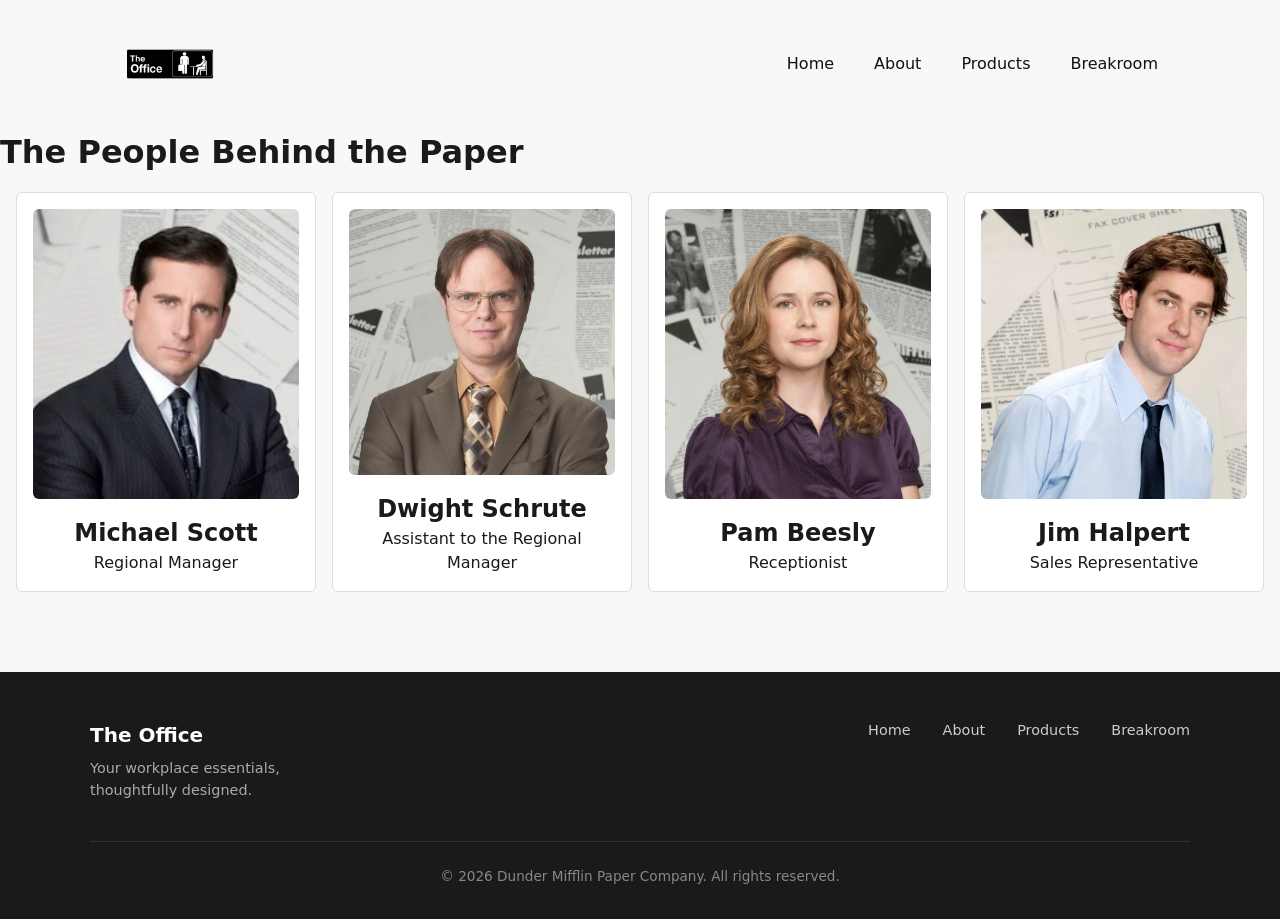
==== about.html @ 3baad50c "cards update" ====
<!DOCTYPE html>
<html lang="en">

<head>
  <meta charset="UTF-8">
  <meta name="viewport" content="width=device-width, initial-scale=1.0">
  <title>The Office</title>
  <link rel="stylesheet" href="styles.css">
</head>

<body>
  <header class="header">
    <nav class="nav">
      <a href="index.html" class="nav__logo">
        <img src="the-office-tv-show-sign-logo-png_seeklogo-438510.png" alt="The Office">
      </a>
      <div class="nav__links">
        <a class="nav__link" href="index.html">Home</a>
        <a class="nav__link" href="about.html">About</a>
        <a class="nav__link" href="products.html">Products</a>
        <a class="nav__link" href="breakroom.html">Breakroom</a>
      </div>
    </nav>
  </header>

<main class="main">
  <h1>The People Behind the Paper</h1>

    <!--Card Container-->
  <section class="card-container">
    
    <!--Michael Scott Card-->
    <article class="card">
      <div class="card__inner">
        <div class="card__front">
          <img src="images/michaelscott.png" alt="Michael Scott Headshot" class="card__image" />

          <header class="card__header">
            <h2 class="card__name">Michael Scott</h2>
            <p class="card__title">Regional Manager</p>
          </header>
        </div>
    <!--Michael Scott Card Back-->
        <div class="card__back">
          <p>Back of Card Content</p>
        </div>
      </div>
    </article>

    <article class="card">
      <div class="card__inner">
    <!--Dwight Card Front-->

        <div class="card__front">
          <img src="images/dwight.png" alt="Dwight Schrute Headshot" class="card__image" />

          <header class="card__header">
            <h2 class="card__name">Dwight Schrute</h2>
            <p class="card__title">Assistant to the Regional Manager</p>
          </header>
        </div>

    <!--Dwight Back Of Card-->
        <div class="card__back">
          <p>Back of Card Content</p>
        </div>
      </div>
    </article>

     <!--Pam Beesly Card-->
    <article class="card">
      <div class="card__inner">
        <div class="card__front">
          <img src="images/pam.png" alt="Pam Beesly Headshot" class="card__image" />

          <header class="card__header">
            <h2 class="card__name">Pam Beesly</h2>
            <p class="card__title">Receptionist</p>
          </header>
        </div>
    <!--Pam Beesly Card Back-->
        <div class="card__back">
          <p>Back of Card Content</p>
        </div>
      </div>
    </article>

     <!--Jim Halpert Card-->
    <article class="card">
      <div class="card__inner">
        <div class="card__front">
          <img src="images/jim.png" alt="Jim Halpert Headshot" class="card__image" />

          <header class="card__header">
            <h2 class="card__name">Jim Halpert</h2>
            <p class="card__title">Sales Representative</p>
          </header>
        </div>
    <!--Jim Halpert Card Back-->
        <div class="card__back">
          <img src="images/jimback.png" alt="Jim Halpert looking through the blinds smirking" class="card__image" />
          
          <header class="card__header">
            <h2 class="card__name">Jim Halpert</h2>
            <p class="card__title">Prank Specialist</p>
          </header>
        </div>
      </div>
    </article>



  </section>
</main>

  <footer class="footer">
    <div class="footer__content">
      <div>
        <div class="footer__brand">The Office</div>
        <p class="footer__text">Your workplace essentials, thoughtfully designed.</p>
      </div>

      <div class="footer__links">
        <a href="index.html">Home</a>
        <a href="about.html">About</a>
        <a href="products.html">Products</a>
        <a href="breakroom.html">Breakroom</a>
      </div>
    </div>

    <div class="footer__bottom">
      © 2026 Dunder Mifflin Paper Company. All rights reserved.
    </div>
  </footer>

</body>

</html>
---- styles.css ----
/* Use for styling; please do not edit variable names */
:root {
  /* Main Colors */
  --primary-color: #2d5286;
  --secondary-color: #dbe4ef;
  --accent-color: #a23b3b;
  --background-color: #F7F7F5;

  /* Text Colors */
  --text-color: #252525;
  --text-light: #666666;
  --text-lightest: white;

  /* Borders & Effects */
  --card-border: 1px solid #ddd;
  --card-border-radius: 6px;

  /* Typography */
  --font-heading: georgia, 'times new roman', serif;
  --font-body: arial, helvetica, sans-serif;

  --font-size-subhead: 1.5rem;

  /* Spacing */
  --spacing-small: 1rem;

  /* Layout of Header and Footer*/
  * {
    margin: 0;
    padding: 0;
    box-sizing: border-box;
  }
}

body {
  font-family: system-ui, -apple-system, BlinkMacSystemFont, "Segoe UI", sans-serif;
  line-height: 1.5;
  color: #1a1a1a;
  background-color: #f8f8f8;
}

/* ===== HEADER ===== */
.header {
  padding: 1rem 0;
}

.nav {
  display: flex;
  justify-content: space-between;
  align-items: center;
  max-width: 1100px;
  margin: 0 auto;
  padding: 0 2rem;
}


.nav__links {
  display: flex;
  gap: 2.5rem;
}

.nav__link {
  text-decoration: none;
  color: #111;
  font-weight: 500;
  font-size: 1rem;
  transition: opacity 0.2s ease;
}

.nav__link:hover {
  opacity: 0.7;
}

.nav__logo img {
  height: 96px;
  width: auto;
  display: block;
}

/* Active page indicator */
.nav__link--active {
  color: #000;
  font-weight: 600;
}

/* ===== MAIN CONTENT ===== */


/* About Page Flip Cards */

  .card-container {
    display: flex;
    flex-wrap: wrap;
    gap: var(--spacing-small);
    justify-content: center;
    padding: var(--spacing-small);

  }

  .card {
    width:300px;
    height: 400px;
    perspective: 1000px;
    position: relative;
  }

  .card__inner {
    position:relative;
    width: 100%;
    height: 100%;
    transition: transform 1s;
    transform-style: preserve-3d;
  }
  .card:hover .card__inner {
     transform: rotateY(180deg); 
  }

  .card__front,
  .card__back {
    position: absolute;
    width: 100%;
    height: 100%;
    box-sizing: border-box;
    border: var(--card-border);
    border-radius: var(--card-border-radius);
    background-color: white;
    display: flex;
    flex-direction: column;
    align-items: center;
    gap: var(--spacing-small);
    padding: var(--spacing-small);
    backface-visibility: hidden;
    -webkit-backface-visibility: hidden;
  }

  .card__back {
    transform: rotateY(180deg);
  }

  .card__image {
    width: 100%;
    height: 300px;
    border-radius: var(--card-border-radius);
    object-fit: cover;
  }

  .card__header {
    text-align: center;
  }

  .card__name {
    font-size: var(--font-size-subhead);
  }


/* ===== FOOTER ===== */
.footer {
  background-color: #1a1a1a;
  color: #e0e0e0;
  padding: 3rem 1.5rem 2rem;
  margin-top: 4rem;
}

.footer__content {
  max-width: 1100px;
  margin: 0 auto;
  display: flex;
  justify-content: space-between;
  align-items: flex-start;
  gap: 2rem;
  flex-wrap: wrap;
}

.footer__brand {
  font-size: 1.25rem;
  font-weight: 700;
  color: #fff;
  margin-bottom: 0.5rem;
}

.footer__text {
  font-size: 0.9rem;
  color: #aaa;
  max-width: 280px;
}

.footer__links {
  display: flex;
  gap: 2rem;
}

.footer__links a {
  color: #ccc;
  text-decoration: none;
  font-size: 0.9rem;
  transition: color 0.2s ease;
}

.footer__links a:hover {
  color: #fff;
}

.footer__bottom {
  max-width: 1100px;
  margin: 2.5rem auto 0;
  padding-top: 1.5rem;
  border-top: 1px solid #333;
  font-size: 0.85rem;
  color: #888;
  text-align: center;
}
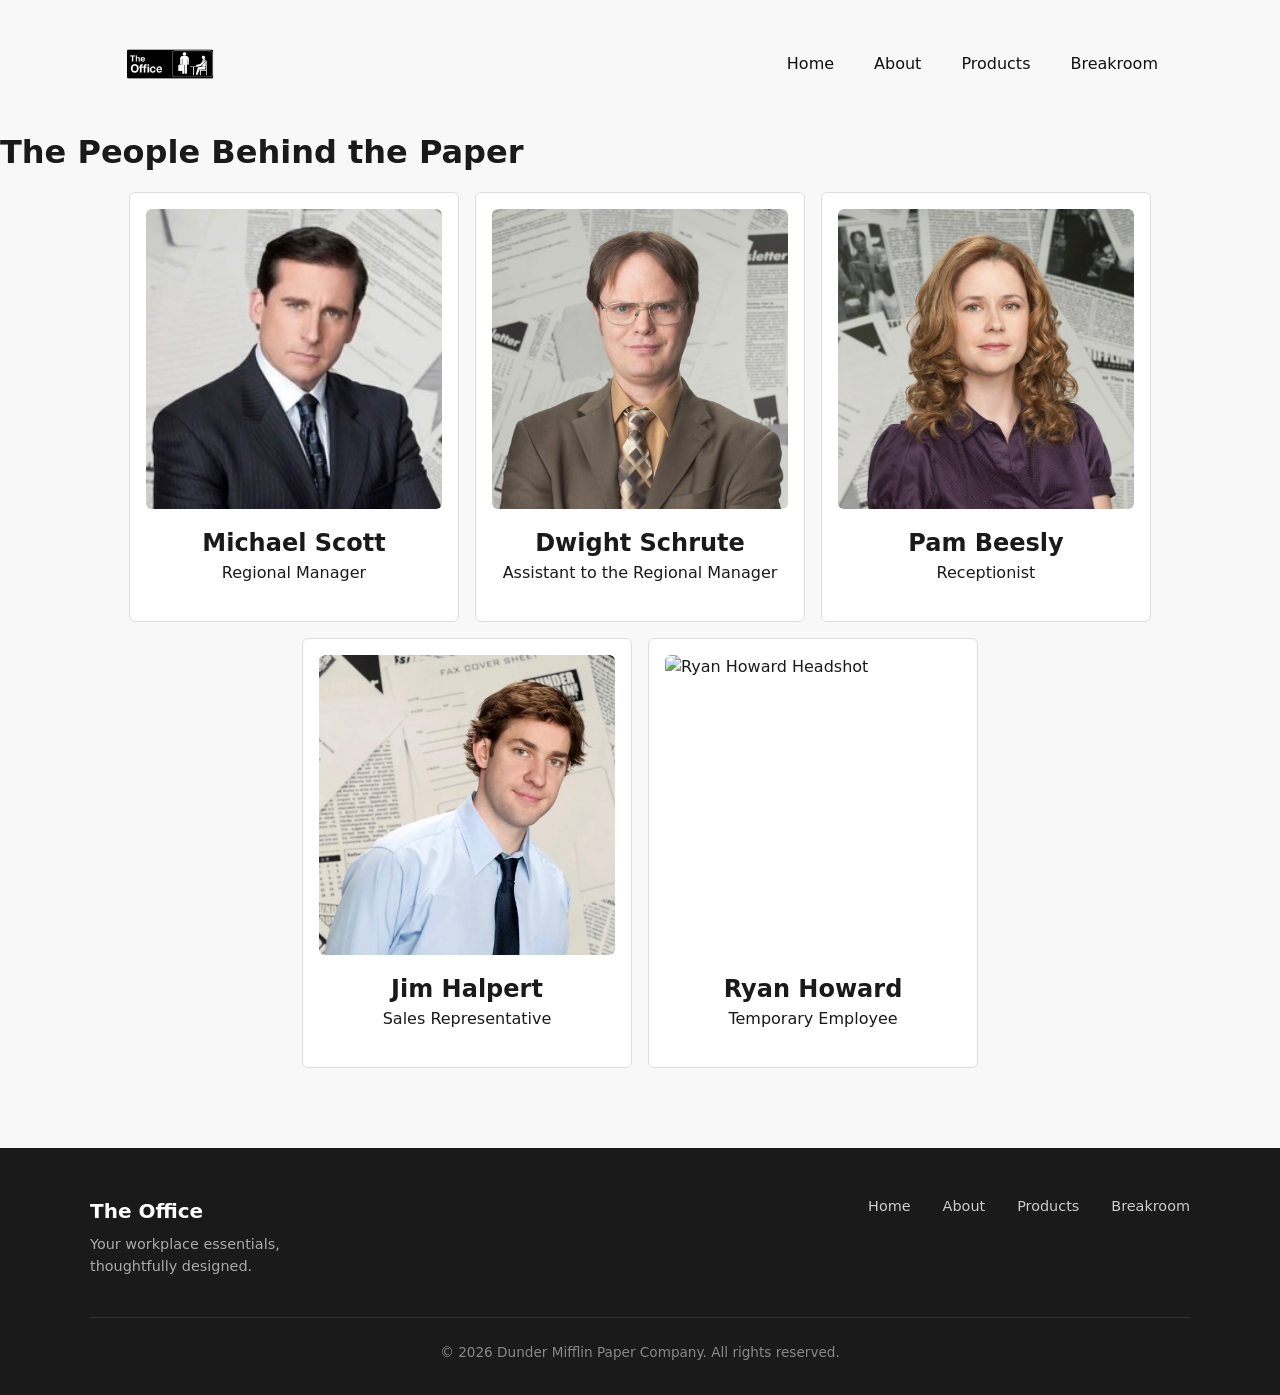
==== commit d7977976: "update to about cards" ====
--- a/about.html
+++ b/about.html
@@ -42,7 +42,12 @@
         </div>
     <!--Michael Scott Card Back-->
         <div class="card__back">
-          <p>Back of Card Content</p>
+              <img src="images/michaelback.png" alt="" class="card__image" />
+          
+          <header class="card__header">
+            <h2 class="card__name">Michael Scott</h2>
+            <p class="card__title">World's Best Boss</p>
+          </header>
         </div>
       </div>
     </article>
@@ -62,7 +67,12 @@
 
     <!--Dwight Back Of Card-->
         <div class="card__back">
-          <p>Back of Card Content</p>
+           <img src="images/dwightback.png" alt="" class="card__image" />
+          
+          <header class="card__header">
+            <h2 class="card__name">Dwight Schrute</h2>
+            <p class="card__title">funny title</p>
+          </header>
         </div>
       </div>
     </article>
@@ -80,7 +90,12 @@
         </div>
     <!--Pam Beesly Card Back-->
         <div class="card__back">
-          <p>Back of Card Content</p>
+          <img src="images/pamback.png" alt="" class="card__image" />
+          
+          <header class="card__header">
+            <h2 class="card__name">Pam Beesly</h2>
+            <p class="card__title">Head of Party Planning</p>
+          </header>
         </div>
       </div>
     </article>
@@ -103,6 +118,29 @@
           <header class="card__header">
             <h2 class="card__name">Jim Halpert</h2>
             <p class="card__title">Prank Specialist</p>
+          </header>
+        </div>
+      </div>
+    </article>
+
+    <!--Ryan Howard Card-->
+    <article class="card">
+      <div class="card__inner">
+        <div class="card__front">
+          <img src="images/ryan.png" alt="Ryan Howard Headshot" class="card__image" />
+
+          <header class="card__header">
+            <h2 class="card__name">Ryan Howard</h2>
+            <p class="card__title">Temporary Employee</p>
+          </header>
+        </div>
+    <!--Ryan Howard Card Back-->
+        <div class="card__back">
+          <img src="images/ryanback.png" alt="" class="card__image" />
+          
+          <header class="card__header">
+            <h2 class="card__name">Ryan Howard</h2>
+            <p class="card__title">funny title</p>
           </header>
         </div>
       </div>
--- a/styles.css
+++ b/styles.css
@@ -98,8 +98,8 @@
   }
 
   .card {
-    width:300px;
-    height: 400px;
+    width:330px;
+    height: 430px;
     perspective: 1000px;
     position: relative;
   }
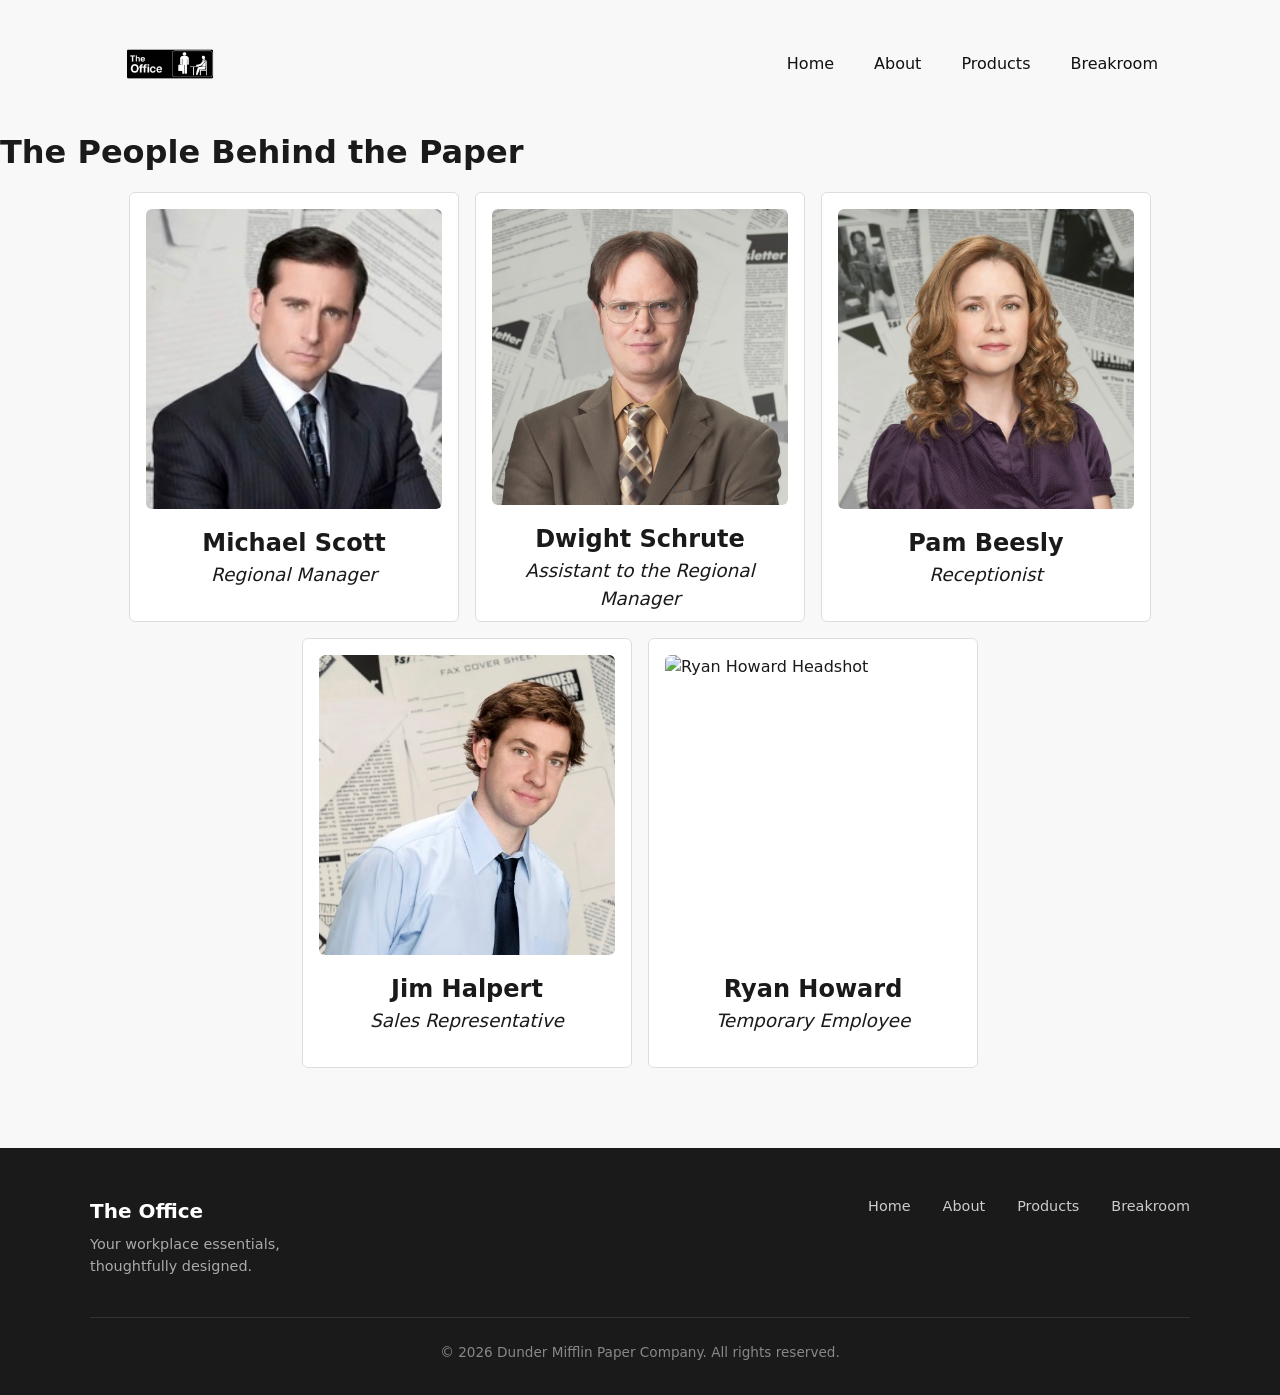
==== commit bd91db33: "more updates to about cards" ====
--- a/about.html
+++ b/about.html
@@ -42,7 +42,7 @@
         </div>
     <!--Michael Scott Card Back-->
         <div class="card__back">
-              <img src="images/michaelback.png" alt="" class="card__image" />
+              <img src="images/michaelback.png" alt="Michael Scott holding his world's best boss mug." class="card__image" />
           
           <header class="card__header">
             <h2 class="card__name">Michael Scott</h2>
@@ -67,11 +67,11 @@
 
     <!--Dwight Back Of Card-->
         <div class="card__back">
-           <img src="images/dwightback.png" alt="" class="card__image" />
+           <img src="images/dwightback.png" alt="Dwight holding a blowtorch to the office door." class="card__image" />
           
           <header class="card__header">
             <h2 class="card__name">Dwight Schrute</h2>
-            <p class="card__title">funny title</p>
+            <p class="card__title">Safety Officer</p>
           </header>
         </div>
       </div>
@@ -90,7 +90,7 @@
         </div>
     <!--Pam Beesly Card Back-->
         <div class="card__back">
-          <img src="images/pamback.png" alt="" class="card__image" />
+          <img src="images/pamback.png" alt="Pam holding a star shaped dessert on a stick with an expressionless look on her face." class="card__image" />
           
           <header class="card__header">
             <h2 class="card__name">Pam Beesly</h2>
@@ -136,11 +136,11 @@
         </div>
     <!--Ryan Howard Card Back-->
         <div class="card__back">
-          <img src="images/ryanback.png" alt="" class="card__image" />
+          <img src="images/ryanback.png" alt="Ryan sitting at his desk." class="card__image" />
           
           <header class="card__header">
             <h2 class="card__name">Ryan Howard</h2>
-            <p class="card__title">funny title</p>
+            <p class="card__title">Fire Prevention Specialist</p>
           </header>
         </div>
       </div>
--- a/styles.css
+++ b/styles.css
@@ -152,6 +152,11 @@
     font-size: var(--font-size-subhead);
   }
 
+  .card__title {
+    font-style: italic;
+    font-size: 1.15rem;
+  }
+
 
 /* ===== FOOTER ===== */
 .footer {
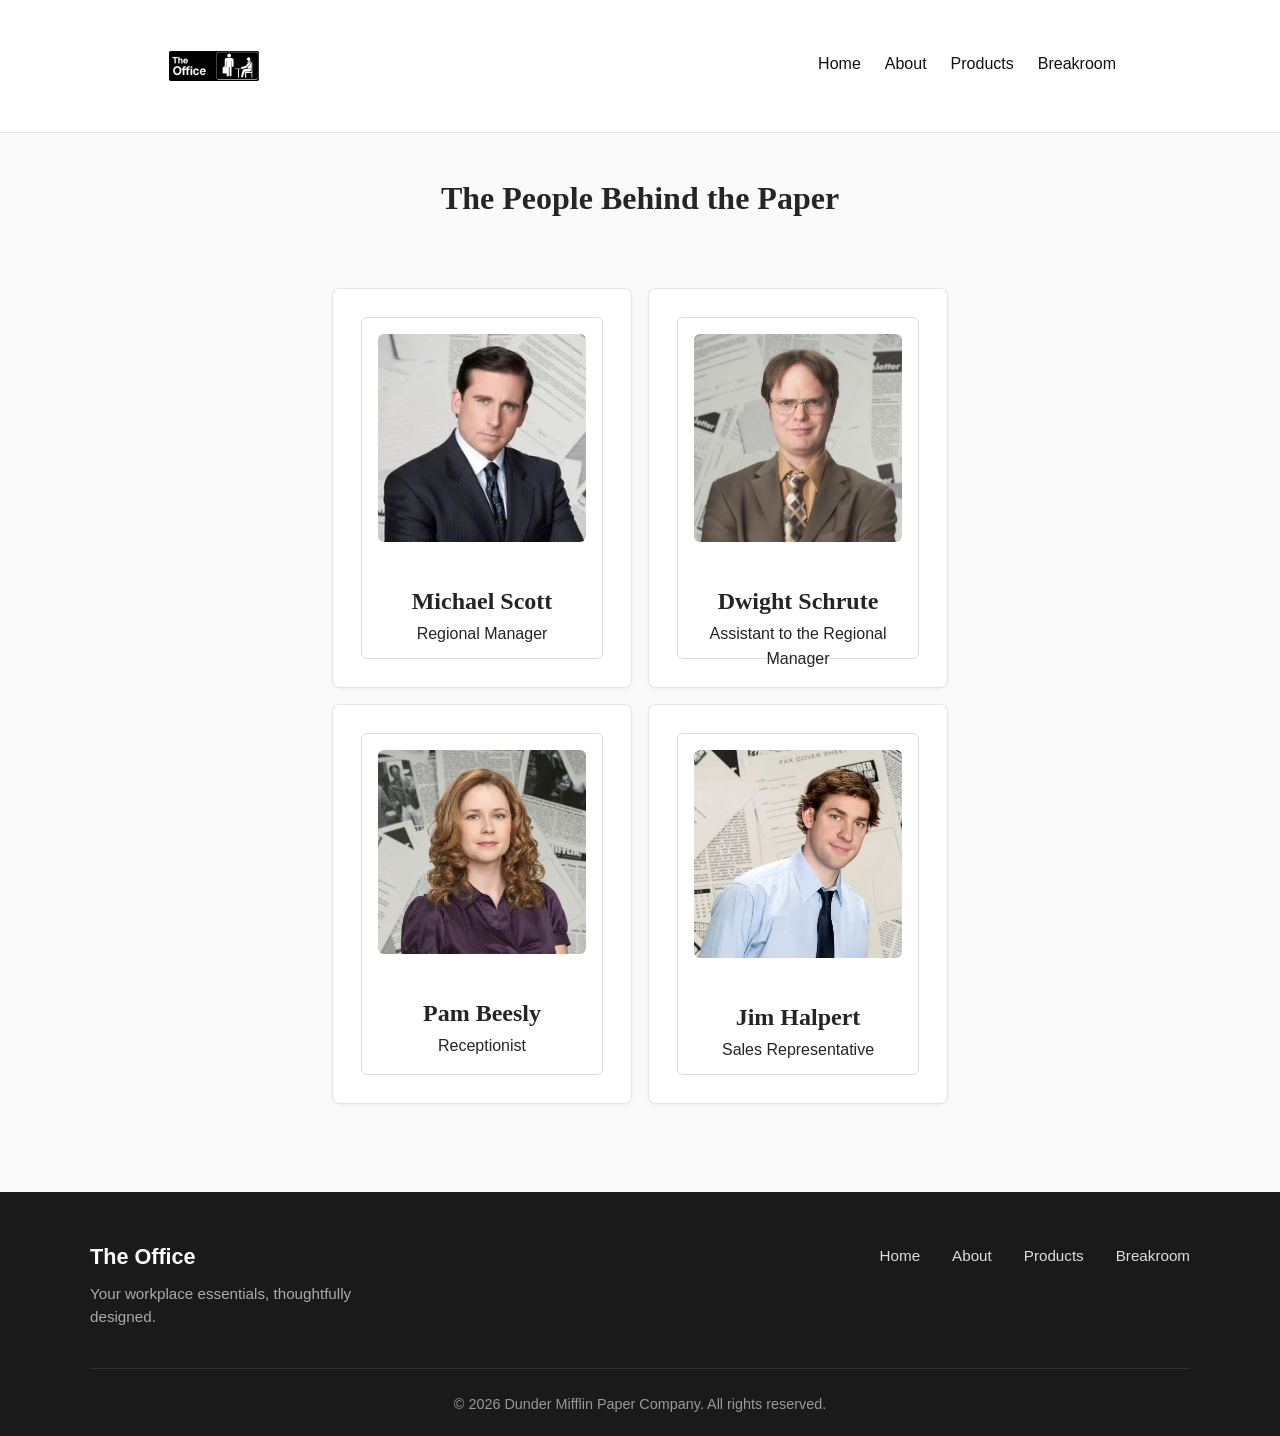
==== commit e71c6044: "Merge branch 'main' into theoffice-breakroom" ====
--- a/about.html
+++ b/about.html
@@ -42,12 +42,7 @@
         </div>
     <!--Michael Scott Card Back-->
         <div class="card__back">
-              <img src="images/michaelback.png" alt="Michael Scott holding his world's best boss mug." class="card__image" />
-          
-          <header class="card__header">
-            <h2 class="card__name">Michael Scott</h2>
-            <p class="card__title">World's Best Boss</p>
-          </header>
+          <p>Back of Card Content</p>
         </div>
       </div>
     </article>
@@ -67,12 +62,7 @@
 
     <!--Dwight Back Of Card-->
         <div class="card__back">
-           <img src="images/dwightback.png" alt="Dwight holding a blowtorch to the office door." class="card__image" />
-          
-          <header class="card__header">
-            <h2 class="card__name">Dwight Schrute</h2>
-            <p class="card__title">Safety Officer</p>
-          </header>
+          <p>Back of Card Content</p>
         </div>
       </div>
     </article>
@@ -90,12 +80,7 @@
         </div>
     <!--Pam Beesly Card Back-->
         <div class="card__back">
-          <img src="images/pamback.png" alt="Pam holding a star shaped dessert on a stick with an expressionless look on her face." class="card__image" />
-          
-          <header class="card__header">
-            <h2 class="card__name">Pam Beesly</h2>
-            <p class="card__title">Head of Party Planning</p>
-          </header>
+          <p>Back of Card Content</p>
         </div>
       </div>
     </article>
@@ -118,29 +103,6 @@
           <header class="card__header">
             <h2 class="card__name">Jim Halpert</h2>
             <p class="card__title">Prank Specialist</p>
-          </header>
-        </div>
-      </div>
-    </article>
-
-    <!--Ryan Howard Card-->
-    <article class="card">
-      <div class="card__inner">
-        <div class="card__front">
-          <img src="images/ryan.png" alt="Ryan Howard Headshot" class="card__image" />
-
-          <header class="card__header">
-            <h2 class="card__name">Ryan Howard</h2>
-            <p class="card__title">Temporary Employee</p>
-          </header>
-        </div>
-    <!--Ryan Howard Card Back-->
-        <div class="card__back">
-          <img src="images/ryanback.png" alt="Ryan sitting at his desk." class="card__image" />
-          
-          <header class="card__header">
-            <h2 class="card__name">Ryan Howard</h2>
-            <p class="card__title">Fire Prevention Specialist</p>
           </header>
         </div>
       </div>
--- a/styles.css
+++ b/styles.css
@@ -1,5 +1,6 @@
 /* Use for styling; please do not edit variable names */
 :root {
+
   /* Main Colors */
   --primary-color: #2d5286;
   --secondary-color: #dbe4ef;
@@ -25,45 +26,80 @@
   --spacing-small: 1rem;
 
   /* Layout of Header and Footer*/
-  * {
+}
+
+* {
     margin: 0;
     padding: 0;
     box-sizing: border-box;
   }
-}
 
 body {
-  font-family: system-ui, -apple-system, BlinkMacSystemFont, "Segoe UI", sans-serif;
-  line-height: 1.5;
-  color: #1a1a1a;
-  background-color: #f8f8f8;
-}
-
-/* ===== HEADER ===== */
+  margin: 0;
+  font-family: var(--font-body);
+  color: var(--text-color);
+  background: #fafafa;
+  line-height: 1.6;
+}
+
+h1,
+h2,
+h3 {
+  font-family: var(--font-heading);
+  margin: 0;
+}
+
+p {
+  margin: 0;
+}
+
+ul,
+ol {
+  margin: 0;
+  padding: 0;
+}
+
+/* ===== Header & Navigation ===== */
 .header {
   padding: 1rem 0;
+  background: #fff;
+  border-bottom: 1px solid #e5e5e5;
 }
 
 .nav {
   display: flex;
   justify-content: space-between;
   align-items: center;
-  max-width: 1100px;
+  max-width: 1000px;
   margin: 0 auto;
-  padding: 0 2rem;
-}
-
+  padding: 0 1.5rem;
+  flex-wrap: wrap;
+  gap: 1rem;
+}
+
+.nav__logo {
+  display: inline-flex;
+  align-items: center;
+  text-decoration: none;
+}
+
+.nav__logo img {
+  display: block;
+  height: 100px;
+  width: auto;
+}
 
 .nav__links {
   display: flex;
-  gap: 2.5rem;
+  gap: 1.5rem;
 }
 
 .nav__link {
   text-decoration: none;
   color: #111;
   font-weight: 500;
-  font-size: 1rem;
+  padding-bottom: 0.15rem;
+  border-bottom: 2px solid transparent;
   transition: opacity 0.2s ease;
 }
 
@@ -71,19 +107,289 @@
   opacity: 0.7;
 }
 
-.nav__logo img {
-  height: 96px;
-  width: auto;
+.nav__link--active {
+  color: var(--primary-color);
+  border-bottom-color: var(--accent-color);
+}
+
+/* ===== Main content ===== */
+.main {
+  max-width: 1000px;
+  margin: 0 auto;
+  padding: 2.5rem 1.5rem;
+  display: flex;
+  flex-direction: column;
+  gap: 3rem;
+}
+
+.section {
+  margin: 0;
+}
+
+.section__title {
+  font-size: 1.6rem;
+  color: var(--primary-color);
+  margin-bottom: 0.5rem;
+  border-bottom: 3px solid var(--accent-color);
+  display: inline-block;
+  padding-bottom: 0.15rem;
+}
+
+.section__intro {
+  color: var(--text-light);
+  margin-bottom: 1.25rem;
+}
+
+/* ===== Card ===== */
+.card {
+  background: #fff;
+  border-radius: 8px;
+  border: 1px solid #e5e5e5;
+  box-shadow: 0 1px 3px rgba(0, 0, 0, 0.06);
+  padding: 1.75rem;
+}
+
+/* ===== Images ===== */
+.card__image {
   display: block;
-}
-
-/* Active page indicator */
-.nav__link--active {
-  color: #000;
+  width: 100%;
+  height: auto;
+  max-height: 420px;
+  object-fit: cover;
+  object-position: center;
+  border-radius: 8px;
+  margin-bottom: 1.5rem;
+}
+
+/* ===== Chili ===== */
+.chili__grid {
+  display: flex;
+  flex-wrap: wrap;
+  gap: 2rem;
+}
+
+.chili__ingredients,
+.chili__directions {
+  flex: 1 1 260px;
+}
+
+.chili__ingredients h3,
+.chili__directions h3 {
+  color: var(--primary-color);
+  margin-bottom: 0.75rem;
+}
+
+.chili__list {
+  list-style: none;
+}
+
+.chili__list-item {
+  padding: 0.4rem 0;
+  border-bottom: 1px solid #eee;
+}
+
+.chili__list-item:last-child {
+  border-bottom: none;
+}
+
+ol.chili__list {
+  list-style: decimal;
+  padding-left: 1.25rem;
+}
+
+.chili__note {
+  background: var(--secondary-color);
+  border-left: 4px solid var(--primary-color);
+  padding: 0.9rem 1rem;
+  margin-top: 1.5rem;
+  font-style: italic;
+}
+
+/* ===== Dundies Generator ===== */
+.dundies__form {
+  display: flex;
+  flex-wrap: wrap;
+  gap: 0.75rem;
+  align-items: flex-end;
+  margin-bottom: 1.5rem;
+}
+
+.dundies__field {
+  display: flex;
+  flex-direction: column;
+  gap: 0.3rem;
+}
+
+.dundies__label {
   font-weight: 600;
-}
-
+  font-size: 0.9rem;
+}
+
+.dundies__input {
+  padding: 0.55rem 0.8rem;
+  border: 2px solid #ddd;
+  border-radius: 6px;
+  font-size: 1rem;
+  font-family: var(--font-body);
+  min-width: 220px;
+}
+
+.dundies__input:focus {
+  outline: none;
+  border-color: var(--primary-color);
+}
+
+.dundies__button {
+  background: var(--accent-color);
+  color: var(--text-lightest);
+  border: none;
+  padding: 0.65rem 1.25rem;
+  font-size: 1rem;
+  font-weight: 600;
+  border-radius: 6px;
+  cursor: pointer;
+  transition: background 0.2s ease, transform 0.2s ease;
+}
+
+.dundies__button:hover {
+  background: #b53e3e;
+  transform: scale(1.03);
+}
+
+.dundies__result {
+  min-height: 120px;
+  display: flex;
+  flex-direction: column;
+  align-items: center;
+  justify-content: center;
+  gap: 0.3rem;
+  padding: 1.25rem;
+  background: var(--secondary-color);
+  border-radius: 8px;
+  border: 2px dashed var(--primary-color);
+  opacity: 0;
+  transition: opacity 0.4s ease;
+}
+
+.dundies__result--visible {
+  opacity: 1;
+}
+
+.dundies__award-name {
+  font-family: var(--font-heading);
+  font-size: 1.35rem;
+  font-weight: 700;
+  color: var(--primary-color);
+  text-align: center;
+}
+
+/* ===== Fun Run Form ===== */
+.funrun__layout {
+  display: flex;
+  flex-wrap: wrap;
+  gap: 2rem;
+  align-items: center;
+}
+
+.funrun__image {
+  flex: 1 1 260px;
+  max-width: 380px;
+  width: 100%;
+  height: auto;
+  border: 1px solid #e5e5e5;
+  border-radius: 8px;
+  margin: 0 auto;
+}
+
+.funrun__form {
+  flex: 1 1 340px;
+  display: flex;
+  flex-direction: column;
+  gap: 1rem;
+  max-width: 560px;
+}
+
+.funrun__row {
+  display: flex;
+  flex-wrap: wrap;
+  gap: 1rem;
+}
+
+.funrun__field {
+  flex: 1 1 200px;
+  display: flex;
+  flex-direction: column;
+  gap: 0.3rem;
+}
+
+.funrun__label {
+  font-weight: 600;
+  font-size: 0.9rem;
+}
+
+.funrun__input,
+.funrun__select,
+.funrun__textarea {
+  width: 100%;
+  padding: 0.55rem 0.8rem;
+  border: 2px solid #ddd;
+  border-radius: 6px;
+  font-size: 1rem;
+  font-family: var(--font-body);
+  background: #fff;
+}
+
+.funrun__input:focus,
+.funrun__select:focus,
+.funrun__textarea:focus {
+  outline: none;
+  border-color: var(--primary-color);
+}
+
+.funrun__textarea {
+  min-height: 90px;
+  resize: vertical;
+}
+
+.funrun__submit {
+  background: var(--primary-color);
+  color: var(--text-lightest);
+  border: none;
+  padding: 0.7rem 1.5rem;
+  font-size: 1rem;
+  font-weight: 600;
+  border-radius: 6px;
+  cursor: pointer;
+  align-self: flex-start;
+  transition: background 0.2s ease;
+}
+
+.funrun__submit:hover {
+  background: #1a3254;
+}
+
+.funrun__message {
+  display: none;
+  padding: 0.85rem 1rem;
+  border-radius: 6px;
+  background: #e6f4ea;
+  color: #1e4620;
+  border: 1px solid #a8d5b5;
+}
+
+.funrun__message--visible {
+  display: block;
+}
+
+/* ===== Footer ===== */
 /* ===== MAIN CONTENT ===== */
+
+/*All Page Titles */
+ h1{
+  display: flex;
+  position:relative;
+  justify-content: center;
+}
 
 
 /* About Page Flip Cards */
@@ -98,8 +404,8 @@
   }
 
   .card {
-    width:330px;
-    height: 430px;
+    width:300px;
+    height: 400px;
     perspective: 1000px;
     position: relative;
   }
@@ -152,18 +458,425 @@
     font-size: var(--font-size-subhead);
   }
 
-  .card__title {
-    font-style: italic;
-    font-size: 1.15rem;
-  }
+
+
+
+  /* Products Page Information Styles */
+
+
+  .product__title {
+  display: flex;
+  position:relative;
+  justify-content: center;
+  margin-top: 40px;
+  margin-bottom: 20px;
+  }
+
+.product__info {
+  display: flex;
+  position:flex ;
+  justify-content: center;
+  line-height: 1.75;
+
+  max-width: 1200px;
+  margin: 0 auto;
+  box-sizing: border-box;
+  }
+
+  .product__info img {
+  float: left;
+  width: 300px;
+  height: auto;
+  margin-right: 24px;
+  margin-bottom: 6px;
+  }
+
+
+/* =================================
+   HOMEPAGE - DUNDER MIFFLIN
+
+/* ===== WELCOME SECTION ===== */
+
+.welcome {
+  display: flex;
+  align-items: center;
+  justify-content: space-between;
+  gap: 3rem;
+  max-width: 1100px;
+  margin: 3rem auto;
+  padding: 3rem;
+  background-color: #ffffff;
+  border: var(--card-border);
+  border-radius: var(--card-border-radius);
+  box-shadow: 0 3px 12px rgba(0, 0, 0, 0.05);
+}
+
+.welcome__content {
+  flex: 1;
+}
+
+.welcome__eyebrow {
+  color: var(--primary-color);
+  font-size: 0.85rem;
+  font-weight: bold;
+  letter-spacing: 1.5px;
+  margin-bottom: 0.5rem;
+}
+
+.welcome__title {
+  display: block;
+  position: static;
+  text-align: left;
+  font-family: var(--font-heading);
+  font-size: 2.8rem;
+  line-height: 1.2;
+  color: var(--primary-color);
+  margin-bottom: 1rem;
+}
+
+.welcome__subtitle {
+  font-family: var(--font-heading);
+  font-size: 1.4rem;
+  margin-bottom: 1rem;
+  color: var(--text-color);
+}
+
+.welcome__message {
+  font-family: var(--font-body);
+  line-height: 1.8;
+  color: var(--text-color);
+}
+
+.welcome__quote {
+  margin-top: 1.25rem;
+  font-family: var(--font-heading);
+  font-style: italic;
+  color: var(--accent-color);
+}
+
+.welcome__signature {
+  margin-top: 0.75rem;
+  font-weight: bold;
+  color: var(--text-color);
+}
+
+.welcome__image {
+  flex: 1;
+  max-width: 480px;
+}
+
+.welcome__image img {
+  display: block;
+  width: 100%;
+  height: 360px;
+  object-fit: cover;
+  border: var(--card-border);
+  border-radius: var(--card-border-radius);
+}
+
+
+/* ===== ACCIDENT COUNTER ===== */
+
+.accident {
+  padding: 3.5rem 1.5rem;
+  text-align: center;
+  background-color: var(--secondary-color);
+  border-top: 1px solid #cbd5e1;
+  border-bottom: 1px solid #cbd5e1;
+}
+
+.accident__content {
+  max-width: 800px;
+  margin: 0 auto;
+}
+
+.accident__eyebrow {
+  color: var(--primary-color);
+  font-size: 0.85rem;
+  font-weight: bold;
+  letter-spacing: 1.5px;
+}
+
+.accident__title {
+  font-family: var(--font-heading);
+  font-size: 2rem;
+  color: var(--primary-color);
+  margin: 1rem 0 1.5rem;
+}
+
+.accident__sign {
+  max-width: 520px;
+  margin: 2rem auto;
+  padding: 2rem;
+  background-color: #ffffff;
+  border: 4px solid #333333;
+  border-top: 10px solid var(--primary-color);
+  border-radius: 4px;
+  box-shadow: 0 5px 12px rgba(0, 0, 0, 0.12);
+  animation: sign-entrance 1s ease-out;
+}
+
+.accident__sign-heading {
+  font-family: var(--font-body);
+  font-size: 1.2rem;
+  font-weight: bold;
+  letter-spacing: 1px;
+  color: var(--text-color);
+}
+
+.accident__number {
+  display: block;
+  font-family: var(--font-heading);
+  font-size: 6rem;
+  font-weight: bold;
+  line-height: 1.2;
+  color: var(--accent-color);
+}
+
+.accident__sign-footer {
+  font-size: 0.95rem;
+  color: var(--text-light);
+}
+
+.accident__caption {
+  margin-top: 1.25rem;
+  font-family: var(--font-heading);
+  font-style: italic;
+  color: var(--text-light);
+}
+
+
+/* ===== MEET THE SCRANTON TEAM ===== */
+
+.team {
+  display: flex;
+  align-items: center;
+  justify-content: space-between;
+  gap: 3rem;
+  max-width: 1100px;
+  margin: 3rem auto;
+  padding: 2.5rem;
+  background-color: #ffffff;
+  border: var(--card-border);
+  border-radius: var(--card-border-radius);
+}
+
+.team__content {
+  flex: 1;
+}
+
+.team__eyebrow {
+  color: var(--accent-color);
+  font-size: 0.85rem;
+  font-weight: bold;
+  letter-spacing: 1.5px;
+  margin-bottom: 0.75rem;
+}
+
+.team__title {
+  font-family: var(--font-heading);
+  font-size: 2rem;
+  color: var(--primary-color);
+  margin-bottom: 1rem;
+}
+
+.team__text {
+  line-height: 1.8;
+  color: var(--text-light);
+  margin-bottom: 1.5rem;
+}
+
+.team__button {
+  display: inline-block;
+  padding: 0.8rem 1.5rem;
+  background-color: var(--primary-color);
+  color: #ffffff;
+  border-radius: var(--card-border-radius);
+  text-decoration: none;
+  font-weight: bold;
+  transition: background-color 0.3s ease,
+              transform 0.3s ease;
+}
+
+.team__button:hover {
+  background-color: var(--accent-color);
+  transform: translateY(-3px);
+}
+
+.team__image {
+  flex: 1;
+  max-width: 450px;
+}
+
+.team__image img {
+  display: block;
+  width: 100%;
+  height: 260px;
+  object-fit: cover;
+  border-radius: var(--card-border-radius);
+  border: var(--card-border);
+}
+
+
+/* ===== EXPLORE THE OFFICE ===== */
+
+.explore {
+  max-width: 1100px;
+  margin: 3rem auto;
+  padding: 2.5rem 2rem;
+  text-align: center;
+}
+
+.explore__title {
+  font-family: var(--font-heading);
+  font-size: 2rem;
+  color: var(--primary-color);
+  margin-bottom: 1rem;
+}
+
+.explore__text {
+  max-width: 650px;
+  margin: 0 auto 2rem;
+  line-height: 1.8;
+  color: var(--text-light);
+}
+
+.explore__links {
+  display: flex;
+  justify-content: center;
+  flex-wrap: wrap;
+  gap: 1.25rem;
+}
+
+.explore__button {
+  display: inline-block;
+  min-width: 190px;
+  padding: 1rem 1.5rem;
+  background-color: #ffffff;
+  color: var(--primary-color);
+  border: 1px solid #cbd5e1;
+  border-bottom: 3px solid var(--primary-color);
+  border-radius: var(--card-border-radius);
+  font-weight: bold;
+  text-decoration: none;
+  transition: background-color 0.3s ease,
+              color 0.3s ease,
+              transform 0.3s ease;
+}
+
+.explore__button:hover {
+  background-color: var(--primary-color);
+  color: #ffffff;
+  transform: translateY(-3px);
+}
+
+
+/* ===== CSS ANIMATION ===== */
+
+@keyframes sign-entrance {
+  from {
+    opacity: 0;
+    transform: translateY(20px);
+  }
+
+  to {
+    opacity: 1;
+    transform: translateY(0);
+  }
+}
+
+
+/* ===== TABLET RESPONSIVE DESIGN ===== */
+
+@media screen and (max-width: 768px) {
+
+  .welcome,
+  .team {
+    flex-direction: column;
+    margin: 1.5rem;
+    padding: 2rem 1.5rem;
+    gap: 1.5rem;
+  }
+
+  .welcome__content,
+  .welcome__image,
+  .team__content,
+  .team__image {
+    width: 100%;
+    max-width: 100%;
+  }
+
+  .welcome__title {
+    font-size: 2.2rem;
+  }
+
+  .welcome__image img,
+  .team__image img {
+    height: auto;
+    max-height: 350px;
+  }
+
+  .accident {
+    padding: 2.5rem 1rem;
+  }
+
+  .accident__sign {
+    padding: 1.5rem 1rem;
+  }
+
+  .accident__number {
+    font-size: 4.5rem;
+  }
+
+  .explore {
+    padding: 2rem 1rem;
+  }
+
+  .explore__links {
+    flex-direction: column;
+    align-items: center;
+  }
+
+  .explore__button {
+    width: 100%;
+    max-width: 300px;
+  }
+}
+
+
+/* ===== SMALL PHONE RESPONSIVE DESIGN ===== */
+
+@media screen and (max-width: 480px) {
+
+  .welcome__title {
+    font-size: 1.8rem;
+  }
+
+  .welcome__subtitle {
+    font-size: 1.2rem;
+  }
+
+  .accident__number {
+    font-size: 3.8rem;
+  }
+
+  .accident__sign-heading {
+    font-size: 0.9rem;
+  }
+
+  .team__title,
+  .explore__title {
+    font-size: 1.6rem;
+  }
+}
 
 
 /* ===== FOOTER ===== */
 .footer {
   background-color: #1a1a1a;
   color: #e0e0e0;
-  padding: 3rem 1.5rem 2rem;
-  margin-top: 4rem;
+  padding: 3rem 1.5rem 1.25rem;
+  margin-top: 2rem;
 }
 
 .footer__content {
@@ -172,37 +885,41 @@
   display: flex;
   justify-content: space-between;
   align-items: flex-start;
-  gap: 2rem;
   flex-wrap: wrap;
+  gap: 1.5rem;
 }
 
 .footer__brand {
-  font-size: 1.25rem;
+  font-family: var(--font-body);
+  font-size: 1.35rem;
   font-weight: 700;
   color: #fff;
   margin-bottom: 0.5rem;
 }
 
 .footer__text {
-  font-size: 0.9rem;
+  max-width: 270px;
+  font-size: 0.95rem;
+  line-height: 1.5;
   color: #aaa;
-  max-width: 280px;
 }
 
 .footer__links {
   display: flex;
   gap: 2rem;
+  flex-wrap: wrap;
+  padding-top: 0.25rem;
 }
 
 .footer__links a {
-  color: #ccc;
+  color: #ddd;
   text-decoration: none;
-  font-size: 0.9rem;
-  transition: color 0.2s ease;
+  font-size: 0.95rem;
 }
 
 .footer__links a:hover {
   color: #fff;
+  text-decoration: underline;
 }
 
 .footer__bottom {
@@ -210,7 +927,86 @@
   margin: 2.5rem auto 0;
   padding-top: 1.5rem;
   border-top: 1px solid #333;
-  font-size: 0.85rem;
-  color: #888;
+  font-size: 0.9rem;
+  color: #999;
   text-align: center;
+}
+
+/* ===== Responsive ===== */
+@media (max-width: 768px) {
+  .nav {
+    flex-direction: column;
+    text-align: center;
+  }
+
+  .nav__links {
+    justify-content: center;
+    flex-wrap: wrap;
+  }
+
+  .chili__grid {
+    flex-direction: column;
+  }
+
+  .dundies__form {
+    flex-direction: column;
+    align-items: stretch;
+  }
+
+  .dundies__input {
+    min-width: 100%;
+  }
+
+  .funrun__row {
+    flex-direction: column;
+    gap: 1rem;
+  }
+
+  .funrun__form {
+    gap: 0.85rem;
+  }
+
+  .funrun__row {
+    gap: 0.85rem;
+  }
+
+  /* Stacked: size to content instead of using 200px as a height */
+  .funrun__row .funrun__field {
+    flex: 0 0 auto;
+  }
+
+  .footer__content {
+    flex-direction: column;
+    text-align: center;
+    align-items: center;
+  }
+
+  .footer__links {
+    justify-content: center;
+  }
+}
+
+@media (max-width: 480px) {
+  .main {
+    padding: 1.5rem 1rem;
+    gap: 2rem;
+  }
+
+  .card {
+    padding: 1.25rem;
+  }
+
+  .section__title {
+    font-size: 1.35rem;
+  }
+}
+
+/* Fun Run: keep stacked fields sized to their content (must stay last) */
+@media (max-width: 768px) {
+
+  .funrun__form>.funrun__field,
+  .funrun__row>.funrun__field {
+    flex: 0 0 auto;
+    height: auto;
+  }
 }
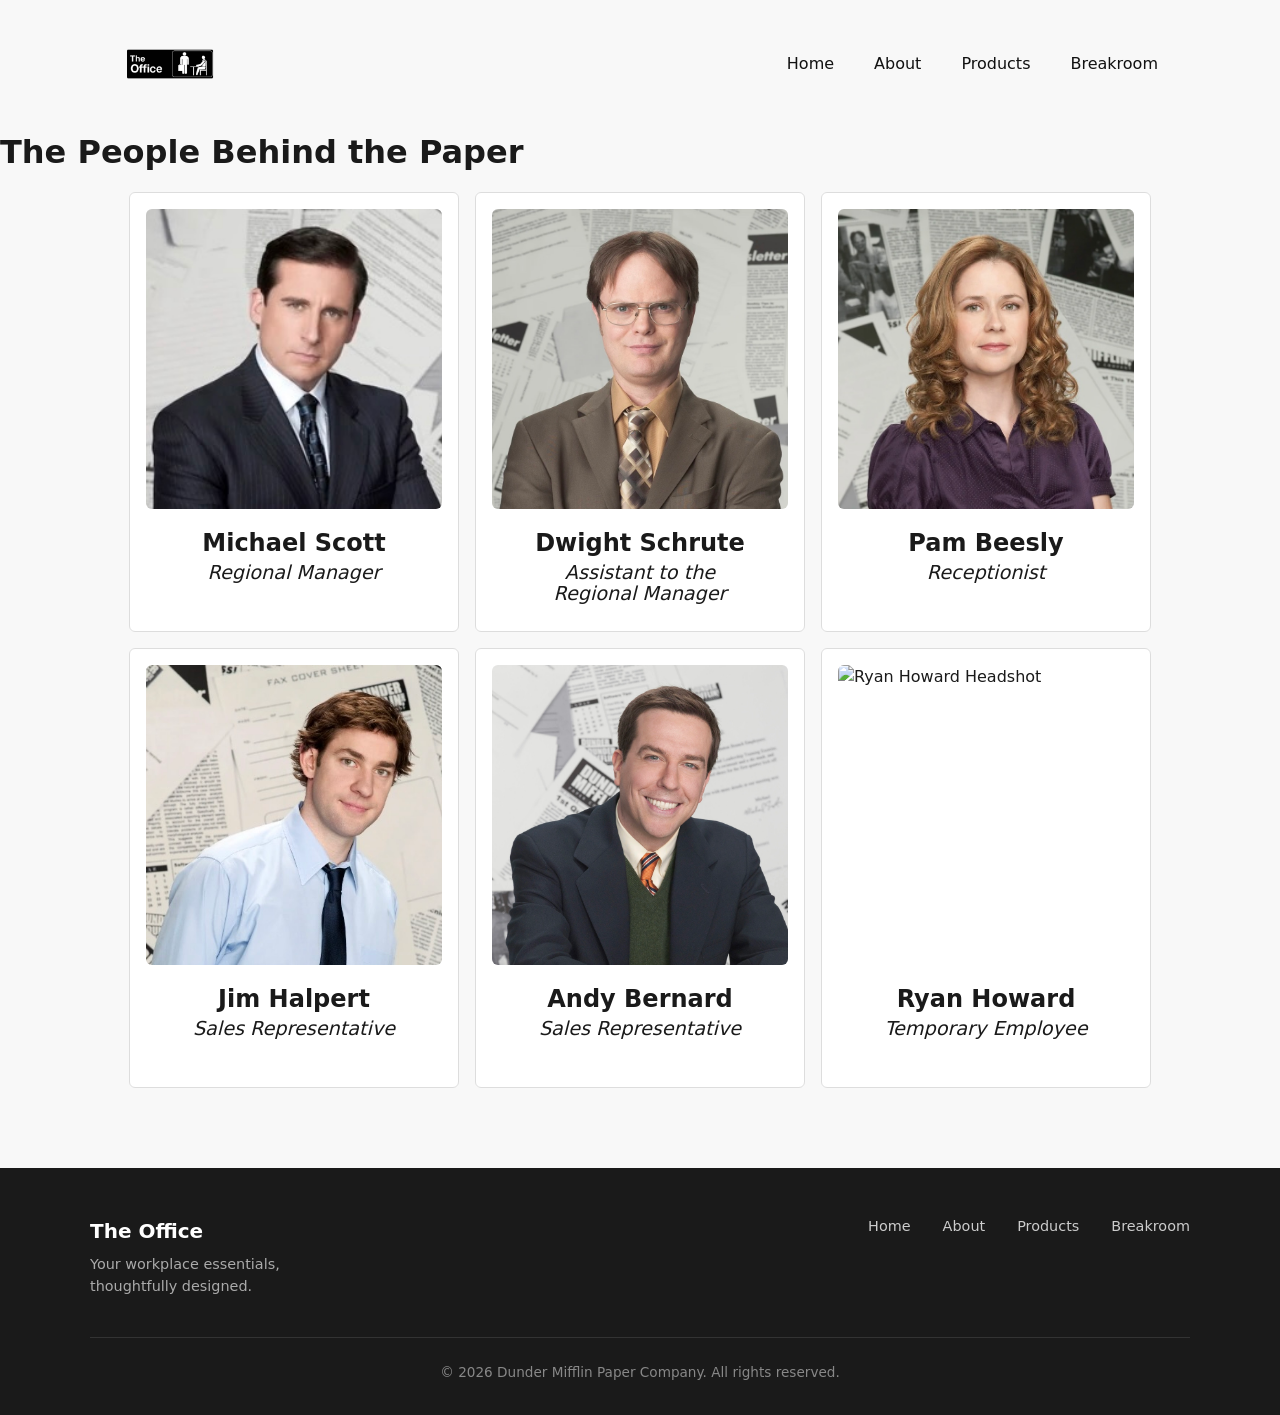
==== commit 5ab09fd7: "added more character cards" ====
--- a/about.html
+++ b/about.html
@@ -42,7 +42,12 @@
         </div>
     <!--Michael Scott Card Back-->
         <div class="card__back">
-          <p>Back of Card Content</p>
+              <img src="images/michaelback.png" alt="Michael Scott holding his world's best boss mug." class="card__image" />
+          
+          <header class="card__header">
+            <h2 class="card__name">Michael Scott</h2>
+            <p class="card__title">World's Best Boss</p>
+          </header>
         </div>
       </div>
     </article>
@@ -56,13 +61,18 @@
 
           <header class="card__header">
             <h2 class="card__name">Dwight Schrute</h2>
-            <p class="card__title">Assistant to the Regional Manager</p>
+            <p class="card__title">Assistant to the <br>Regional Manager</br></p>
           </header>
         </div>
 
     <!--Dwight Back Of Card-->
         <div class="card__back">
-          <p>Back of Card Content</p>
+           <img src="images/dwightback.png" alt="Dwight holding a blowtorch to the office door." class="card__image" />
+          
+          <header class="card__header">
+            <h2 class="card__name">Dwight Schrute</h2>
+            <p class="card__title">Safety Officer</p>
+          </header>
         </div>
       </div>
     </article>
@@ -80,7 +90,12 @@
         </div>
     <!--Pam Beesly Card Back-->
         <div class="card__back">
-          <p>Back of Card Content</p>
+          <img src="images/pamback.png" alt="Pam holding a star shaped dessert on a stick with an expressionless look on her face." class="card__image" />
+          
+          <header class="card__header">
+            <h2 class="card__name">Pam Beesly</h2>
+            <p class="card__title">Head of Party Planning</p>
+          </header>
         </div>
       </div>
     </article>
@@ -103,6 +118,52 @@
           <header class="card__header">
             <h2 class="card__name">Jim Halpert</h2>
             <p class="card__title">Prank Specialist</p>
+          </header>
+        </div>
+      </div>
+    </article>
+
+     <!--Andy Bernard Card-->
+    <article class="card">
+      <div class="card__inner">
+        <div class="card__front">
+          <img src="images/andy.png" alt="Andy Bernard Headshot" class="card__image" />
+
+          <header class="card__header">
+            <h2 class="card__name">Andy Bernard</h2>
+            <p class="card__title">Sales Representative</p>
+          </header>
+        </div>
+    <!--Andy Bernard Card Back-->
+        <div class="card__back">
+          <img src="images/andyback.png" alt="#" class="card__image" />
+          
+          <header class="card__header">
+            <h2 class="card__name">Andy Bernard</h2>
+            <p class="card__title">Director of Anger Management</p>
+          </header>
+        </div>
+      </div>
+    </article>
+
+    <!--Ryan Howard Card-->
+    <article class="card">
+      <div class="card__inner">
+        <div class="card__front">
+          <img src="images/ryan.png" alt="Ryan Howard Headshot" class="card__image" />
+
+          <header class="card__header">
+            <h2 class="card__name">Ryan Howard</h2>
+            <p class="card__title">Temporary Employee</p>
+          </header>
+        </div>
+    <!--Ryan Howard Card Back-->
+        <div class="card__back">
+          <img src="images/ryanback.png" alt="Ryan sitting at his desk." class="card__image" />
+          
+          <header class="card__header">
+            <h2 class="card__name">Ryan Howard</h2>
+            <p class="card__title">Fire Prevention Specialist</p>
           </header>
         </div>
       </div>
--- a/styles.css
+++ b/styles.css
@@ -1,6 +1,5 @@
 /* Use for styling; please do not edit variable names */
 :root {
-
   /* Main Colors */
   --primary-color: #2d5286;
   --secondary-color: #dbe4ef;
@@ -26,80 +25,45 @@
   --spacing-small: 1rem;
 
   /* Layout of Header and Footer*/
-}
-
-* {
+  * {
     margin: 0;
     padding: 0;
     box-sizing: border-box;
   }
+}
 
 body {
-  margin: 0;
-  font-family: var(--font-body);
-  color: var(--text-color);
-  background: #fafafa;
-  line-height: 1.6;
-}
-
-h1,
-h2,
-h3 {
-  font-family: var(--font-heading);
-  margin: 0;
-}
-
-p {
-  margin: 0;
-}
-
-ul,
-ol {
-  margin: 0;
-  padding: 0;
-}
-
-/* ===== Header & Navigation ===== */
+  font-family: system-ui, -apple-system, BlinkMacSystemFont, "Segoe UI", sans-serif;
+  line-height: 1.5;
+  color: #1a1a1a;
+  background-color: #f8f8f8;
+}
+
+/* ===== HEADER ===== */
 .header {
   padding: 1rem 0;
-  background: #fff;
-  border-bottom: 1px solid #e5e5e5;
 }
 
 .nav {
   display: flex;
   justify-content: space-between;
   align-items: center;
-  max-width: 1000px;
+  max-width: 1100px;
   margin: 0 auto;
-  padding: 0 1.5rem;
-  flex-wrap: wrap;
-  gap: 1rem;
-}
-
-.nav__logo {
-  display: inline-flex;
-  align-items: center;
-  text-decoration: none;
-}
-
-.nav__logo img {
-  display: block;
-  height: 100px;
-  width: auto;
-}
+  padding: 0 2rem;
+}
+
 
 .nav__links {
   display: flex;
-  gap: 1.5rem;
+  gap: 2.5rem;
 }
 
 .nav__link {
   text-decoration: none;
   color: #111;
   font-weight: 500;
-  padding-bottom: 0.15rem;
-  border-bottom: 2px solid transparent;
+  font-size: 1rem;
   transition: opacity 0.2s ease;
 }
 
@@ -107,289 +71,19 @@
   opacity: 0.7;
 }
 
+.nav__logo img {
+  height: 96px;
+  width: auto;
+  display: block;
+}
+
+/* Active page indicator */
 .nav__link--active {
-  color: var(--primary-color);
-  border-bottom-color: var(--accent-color);
-}
-
-/* ===== Main content ===== */
-.main {
-  max-width: 1000px;
-  margin: 0 auto;
-  padding: 2.5rem 1.5rem;
-  display: flex;
-  flex-direction: column;
-  gap: 3rem;
-}
-
-.section {
-  margin: 0;
-}
-
-.section__title {
-  font-size: 1.6rem;
-  color: var(--primary-color);
-  margin-bottom: 0.5rem;
-  border-bottom: 3px solid var(--accent-color);
-  display: inline-block;
-  padding-bottom: 0.15rem;
-}
-
-.section__intro {
-  color: var(--text-light);
-  margin-bottom: 1.25rem;
-}
-
-/* ===== Card ===== */
-.card {
-  background: #fff;
-  border-radius: 8px;
-  border: 1px solid #e5e5e5;
-  box-shadow: 0 1px 3px rgba(0, 0, 0, 0.06);
-  padding: 1.75rem;
-}
-
-/* ===== Images ===== */
-.card__image {
-  display: block;
-  width: 100%;
-  height: auto;
-  max-height: 420px;
-  object-fit: cover;
-  object-position: center;
-  border-radius: 8px;
-  margin-bottom: 1.5rem;
-}
-
-/* ===== Chili ===== */
-.chili__grid {
-  display: flex;
-  flex-wrap: wrap;
-  gap: 2rem;
-}
-
-.chili__ingredients,
-.chili__directions {
-  flex: 1 1 260px;
-}
-
-.chili__ingredients h3,
-.chili__directions h3 {
-  color: var(--primary-color);
-  margin-bottom: 0.75rem;
-}
-
-.chili__list {
-  list-style: none;
-}
-
-.chili__list-item {
-  padding: 0.4rem 0;
-  border-bottom: 1px solid #eee;
-}
-
-.chili__list-item:last-child {
-  border-bottom: none;
-}
-
-ol.chili__list {
-  list-style: decimal;
-  padding-left: 1.25rem;
-}
-
-.chili__note {
-  background: var(--secondary-color);
-  border-left: 4px solid var(--primary-color);
-  padding: 0.9rem 1rem;
-  margin-top: 1.5rem;
-  font-style: italic;
-}
-
-/* ===== Dundies Generator ===== */
-.dundies__form {
-  display: flex;
-  flex-wrap: wrap;
-  gap: 0.75rem;
-  align-items: flex-end;
-  margin-bottom: 1.5rem;
-}
-
-.dundies__field {
-  display: flex;
-  flex-direction: column;
-  gap: 0.3rem;
-}
-
-.dundies__label {
+  color: #000;
   font-weight: 600;
-  font-size: 0.9rem;
-}
-
-.dundies__input {
-  padding: 0.55rem 0.8rem;
-  border: 2px solid #ddd;
-  border-radius: 6px;
-  font-size: 1rem;
-  font-family: var(--font-body);
-  min-width: 220px;
-}
-
-.dundies__input:focus {
-  outline: none;
-  border-color: var(--primary-color);
-}
-
-.dundies__button {
-  background: var(--accent-color);
-  color: var(--text-lightest);
-  border: none;
-  padding: 0.65rem 1.25rem;
-  font-size: 1rem;
-  font-weight: 600;
-  border-radius: 6px;
-  cursor: pointer;
-  transition: background 0.2s ease, transform 0.2s ease;
-}
-
-.dundies__button:hover {
-  background: #b53e3e;
-  transform: scale(1.03);
-}
-
-.dundies__result {
-  min-height: 120px;
-  display: flex;
-  flex-direction: column;
-  align-items: center;
-  justify-content: center;
-  gap: 0.3rem;
-  padding: 1.25rem;
-  background: var(--secondary-color);
-  border-radius: 8px;
-  border: 2px dashed var(--primary-color);
-  opacity: 0;
-  transition: opacity 0.4s ease;
-}
-
-.dundies__result--visible {
-  opacity: 1;
-}
-
-.dundies__award-name {
-  font-family: var(--font-heading);
-  font-size: 1.35rem;
-  font-weight: 700;
-  color: var(--primary-color);
-  text-align: center;
-}
-
-/* ===== Fun Run Form ===== */
-.funrun__layout {
-  display: flex;
-  flex-wrap: wrap;
-  gap: 2rem;
-  align-items: center;
-}
-
-.funrun__image {
-  flex: 1 1 260px;
-  max-width: 380px;
-  width: 100%;
-  height: auto;
-  border: 1px solid #e5e5e5;
-  border-radius: 8px;
-  margin: 0 auto;
-}
-
-.funrun__form {
-  flex: 1 1 340px;
-  display: flex;
-  flex-direction: column;
-  gap: 1rem;
-  max-width: 560px;
-}
-
-.funrun__row {
-  display: flex;
-  flex-wrap: wrap;
-  gap: 1rem;
-}
-
-.funrun__field {
-  flex: 1 1 200px;
-  display: flex;
-  flex-direction: column;
-  gap: 0.3rem;
-}
-
-.funrun__label {
-  font-weight: 600;
-  font-size: 0.9rem;
-}
-
-.funrun__input,
-.funrun__select,
-.funrun__textarea {
-  width: 100%;
-  padding: 0.55rem 0.8rem;
-  border: 2px solid #ddd;
-  border-radius: 6px;
-  font-size: 1rem;
-  font-family: var(--font-body);
-  background: #fff;
-}
-
-.funrun__input:focus,
-.funrun__select:focus,
-.funrun__textarea:focus {
-  outline: none;
-  border-color: var(--primary-color);
-}
-
-.funrun__textarea {
-  min-height: 90px;
-  resize: vertical;
-}
-
-.funrun__submit {
-  background: var(--primary-color);
-  color: var(--text-lightest);
-  border: none;
-  padding: 0.7rem 1.5rem;
-  font-size: 1rem;
-  font-weight: 600;
-  border-radius: 6px;
-  cursor: pointer;
-  align-self: flex-start;
-  transition: background 0.2s ease;
-}
-
-.funrun__submit:hover {
-  background: #1a3254;
-}
-
-.funrun__message {
-  display: none;
-  padding: 0.85rem 1rem;
-  border-radius: 6px;
-  background: #e6f4ea;
-  color: #1e4620;
-  border: 1px solid #a8d5b5;
-}
-
-.funrun__message--visible {
-  display: block;
-}
-
-/* ===== Footer ===== */
+}
+
 /* ===== MAIN CONTENT ===== */
-
-/*All Page Titles */
- h1{
-  display: flex;
-  position:relative;
-  justify-content: center;
-}
 
 
 /* About Page Flip Cards */
@@ -404,8 +98,8 @@
   }
 
   .card {
-    width:300px;
-    height: 400px;
+    width:330px;
+    height: 440px;
     perspective: 1000px;
     position: relative;
   }
@@ -414,7 +108,7 @@
     position:relative;
     width: 100%;
     height: 100%;
-    transition: transform 1s;
+    transition: transform 1.5s ease;
     transform-style: preserve-3d;
   }
   .card:hover .card__inner {
@@ -458,425 +152,20 @@
     font-size: var(--font-size-subhead);
   }
 
-
-
-
-  /* Products Page Information Styles */
-
-
-  .product__title {
-  display: flex;
-  position:relative;
-  justify-content: center;
-  margin-top: 40px;
-  margin-bottom: 20px;
-  }
-
-.product__info {
-  display: flex;
-  position:flex ;
-  justify-content: center;
-  line-height: 1.75;
-
-  max-width: 1200px;
-  margin: 0 auto;
-  box-sizing: border-box;
-  }
-
-  .product__info img {
-  float: left;
-  width: 300px;
-  height: auto;
-  margin-right: 24px;
-  margin-bottom: 6px;
-  }
-
-
-/* =================================
-   HOMEPAGE - DUNDER MIFFLIN
-
-/* ===== WELCOME SECTION ===== */
-
-.welcome {
-  display: flex;
-  align-items: center;
-  justify-content: space-between;
-  gap: 3rem;
-  max-width: 1100px;
-  margin: 3rem auto;
-  padding: 3rem;
-  background-color: #ffffff;
-  border: var(--card-border);
-  border-radius: var(--card-border-radius);
-  box-shadow: 0 3px 12px rgba(0, 0, 0, 0.05);
-}
-
-.welcome__content {
-  flex: 1;
-}
-
-.welcome__eyebrow {
-  color: var(--primary-color);
-  font-size: 0.85rem;
-  font-weight: bold;
-  letter-spacing: 1.5px;
-  margin-bottom: 0.5rem;
-}
-
-.welcome__title {
-  display: block;
-  position: static;
-  text-align: left;
-  font-family: var(--font-heading);
-  font-size: 2.8rem;
-  line-height: 1.2;
-  color: var(--primary-color);
-  margin-bottom: 1rem;
-}
-
-.welcome__subtitle {
-  font-family: var(--font-heading);
-  font-size: 1.4rem;
-  margin-bottom: 1rem;
-  color: var(--text-color);
-}
-
-.welcome__message {
-  font-family: var(--font-body);
-  line-height: 1.8;
-  color: var(--text-color);
-}
-
-.welcome__quote {
-  margin-top: 1.25rem;
-  font-family: var(--font-heading);
-  font-style: italic;
-  color: var(--accent-color);
-}
-
-.welcome__signature {
-  margin-top: 0.75rem;
-  font-weight: bold;
-  color: var(--text-color);
-}
-
-.welcome__image {
-  flex: 1;
-  max-width: 480px;
-}
-
-.welcome__image img {
-  display: block;
-  width: 100%;
-  height: 360px;
-  object-fit: cover;
-  border: var(--card-border);
-  border-radius: var(--card-border-radius);
-}
-
-
-/* ===== ACCIDENT COUNTER ===== */
-
-.accident {
-  padding: 3.5rem 1.5rem;
-  text-align: center;
-  background-color: var(--secondary-color);
-  border-top: 1px solid #cbd5e1;
-  border-bottom: 1px solid #cbd5e1;
-}
-
-.accident__content {
-  max-width: 800px;
-  margin: 0 auto;
-}
-
-.accident__eyebrow {
-  color: var(--primary-color);
-  font-size: 0.85rem;
-  font-weight: bold;
-  letter-spacing: 1.5px;
-}
-
-.accident__title {
-  font-family: var(--font-heading);
-  font-size: 2rem;
-  color: var(--primary-color);
-  margin: 1rem 0 1.5rem;
-}
-
-.accident__sign {
-  max-width: 520px;
-  margin: 2rem auto;
-  padding: 2rem;
-  background-color: #ffffff;
-  border: 4px solid #333333;
-  border-top: 10px solid var(--primary-color);
-  border-radius: 4px;
-  box-shadow: 0 5px 12px rgba(0, 0, 0, 0.12);
-  animation: sign-entrance 1s ease-out;
-}
-
-.accident__sign-heading {
-  font-family: var(--font-body);
-  font-size: 1.2rem;
-  font-weight: bold;
-  letter-spacing: 1px;
-  color: var(--text-color);
-}
-
-.accident__number {
-  display: block;
-  font-family: var(--font-heading);
-  font-size: 6rem;
-  font-weight: bold;
-  line-height: 1.2;
-  color: var(--accent-color);
-}
-
-.accident__sign-footer {
-  font-size: 0.95rem;
-  color: var(--text-light);
-}
-
-.accident__caption {
-  margin-top: 1.25rem;
-  font-family: var(--font-heading);
-  font-style: italic;
-  color: var(--text-light);
-}
-
-
-/* ===== MEET THE SCRANTON TEAM ===== */
-
-.team {
-  display: flex;
-  align-items: center;
-  justify-content: space-between;
-  gap: 3rem;
-  max-width: 1100px;
-  margin: 3rem auto;
-  padding: 2.5rem;
-  background-color: #ffffff;
-  border: var(--card-border);
-  border-radius: var(--card-border-radius);
-}
-
-.team__content {
-  flex: 1;
-}
-
-.team__eyebrow {
-  color: var(--accent-color);
-  font-size: 0.85rem;
-  font-weight: bold;
-  letter-spacing: 1.5px;
-  margin-bottom: 0.75rem;
-}
-
-.team__title {
-  font-family: var(--font-heading);
-  font-size: 2rem;
-  color: var(--primary-color);
-  margin-bottom: 1rem;
-}
-
-.team__text {
-  line-height: 1.8;
-  color: var(--text-light);
-  margin-bottom: 1.5rem;
-}
-
-.team__button {
-  display: inline-block;
-  padding: 0.8rem 1.5rem;
-  background-color: var(--primary-color);
-  color: #ffffff;
-  border-radius: var(--card-border-radius);
-  text-decoration: none;
-  font-weight: bold;
-  transition: background-color 0.3s ease,
-              transform 0.3s ease;
-}
-
-.team__button:hover {
-  background-color: var(--accent-color);
-  transform: translateY(-3px);
-}
-
-.team__image {
-  flex: 1;
-  max-width: 450px;
-}
-
-.team__image img {
-  display: block;
-  width: 100%;
-  height: 260px;
-  object-fit: cover;
-  border-radius: var(--card-border-radius);
-  border: var(--card-border);
-}
-
-
-/* ===== EXPLORE THE OFFICE ===== */
-
-.explore {
-  max-width: 1100px;
-  margin: 3rem auto;
-  padding: 2.5rem 2rem;
-  text-align: center;
-}
-
-.explore__title {
-  font-family: var(--font-heading);
-  font-size: 2rem;
-  color: var(--primary-color);
-  margin-bottom: 1rem;
-}
-
-.explore__text {
-  max-width: 650px;
-  margin: 0 auto 2rem;
-  line-height: 1.8;
-  color: var(--text-light);
-}
-
-.explore__links {
-  display: flex;
-  justify-content: center;
-  flex-wrap: wrap;
-  gap: 1.25rem;
-}
-
-.explore__button {
-  display: inline-block;
-  min-width: 190px;
-  padding: 1rem 1.5rem;
-  background-color: #ffffff;
-  color: var(--primary-color);
-  border: 1px solid #cbd5e1;
-  border-bottom: 3px solid var(--primary-color);
-  border-radius: var(--card-border-radius);
-  font-weight: bold;
-  text-decoration: none;
-  transition: background-color 0.3s ease,
-              color 0.3s ease,
-              transform 0.3s ease;
-}
-
-.explore__button:hover {
-  background-color: var(--primary-color);
-  color: #ffffff;
-  transform: translateY(-3px);
-}
-
-
-/* ===== CSS ANIMATION ===== */
-
-@keyframes sign-entrance {
-  from {
-    opacity: 0;
-    transform: translateY(20px);
-  }
-
-  to {
-    opacity: 1;
-    transform: translateY(0);
-  }
-}
-
-
-/* ===== TABLET RESPONSIVE DESIGN ===== */
-
-@media screen and (max-width: 768px) {
-
-  .welcome,
-  .team {
-    flex-direction: column;
-    margin: 1.5rem;
-    padding: 2rem 1.5rem;
-    gap: 1.5rem;
-  }
-
-  .welcome__content,
-  .welcome__image,
-  .team__content,
-  .team__image {
-    width: 100%;
-    max-width: 100%;
-  }
-
-  .welcome__title {
-    font-size: 2.2rem;
-  }
-
-  .welcome__image img,
-  .team__image img {
-    height: auto;
-    max-height: 350px;
-  }
-
-  .accident {
-    padding: 2.5rem 1rem;
-  }
-
-  .accident__sign {
-    padding: 1.5rem 1rem;
-  }
-
-  .accident__number {
-    font-size: 4.5rem;
-  }
-
-  .explore {
-    padding: 2rem 1rem;
-  }
-
-  .explore__links {
-    flex-direction: column;
-    align-items: center;
-  }
-
-  .explore__button {
-    width: 100%;
-    max-width: 300px;
-  }
-}
-
-
-/* ===== SMALL PHONE RESPONSIVE DESIGN ===== */
-
-@media screen and (max-width: 480px) {
-
-  .welcome__title {
-    font-size: 1.8rem;
-  }
-
-  .welcome__subtitle {
+  .card__title {
+    font-style: italic;
     font-size: 1.2rem;
-  }
-
-  .accident__number {
-    font-size: 3.8rem;
-  }
-
-  .accident__sign-heading {
-    font-size: 0.9rem;
-  }
-
-  .team__title,
-  .explore__title {
-    font-size: 1.6rem;
-  }
-}
+    line-height: 1.3rem;
+    margin-top: 2px;
+  }
 
 
 /* ===== FOOTER ===== */
 .footer {
   background-color: #1a1a1a;
   color: #e0e0e0;
-  padding: 3rem 1.5rem 1.25rem;
-  margin-top: 2rem;
+  padding: 3rem 1.5rem 2rem;
+  margin-top: 4rem;
 }
 
 .footer__content {
@@ -885,41 +174,37 @@
   display: flex;
   justify-content: space-between;
   align-items: flex-start;
+  gap: 2rem;
   flex-wrap: wrap;
-  gap: 1.5rem;
 }
 
 .footer__brand {
-  font-family: var(--font-body);
-  font-size: 1.35rem;
+  font-size: 1.25rem;
   font-weight: 700;
   color: #fff;
   margin-bottom: 0.5rem;
 }
 
 .footer__text {
-  max-width: 270px;
-  font-size: 0.95rem;
-  line-height: 1.5;
+  font-size: 0.9rem;
   color: #aaa;
+  max-width: 280px;
 }
 
 .footer__links {
   display: flex;
   gap: 2rem;
-  flex-wrap: wrap;
-  padding-top: 0.25rem;
 }
 
 .footer__links a {
-  color: #ddd;
+  color: #ccc;
   text-decoration: none;
-  font-size: 0.95rem;
+  font-size: 0.9rem;
+  transition: color 0.2s ease;
 }
 
 .footer__links a:hover {
   color: #fff;
-  text-decoration: underline;
 }
 
 .footer__bottom {
@@ -927,86 +212,7 @@
   margin: 2.5rem auto 0;
   padding-top: 1.5rem;
   border-top: 1px solid #333;
-  font-size: 0.9rem;
-  color: #999;
+  font-size: 0.85rem;
+  color: #888;
   text-align: center;
-}
-
-/* ===== Responsive ===== */
-@media (max-width: 768px) {
-  .nav {
-    flex-direction: column;
-    text-align: center;
-  }
-
-  .nav__links {
-    justify-content: center;
-    flex-wrap: wrap;
-  }
-
-  .chili__grid {
-    flex-direction: column;
-  }
-
-  .dundies__form {
-    flex-direction: column;
-    align-items: stretch;
-  }
-
-  .dundies__input {
-    min-width: 100%;
-  }
-
-  .funrun__row {
-    flex-direction: column;
-    gap: 1rem;
-  }
-
-  .funrun__form {
-    gap: 0.85rem;
-  }
-
-  .funrun__row {
-    gap: 0.85rem;
-  }
-
-  /* Stacked: size to content instead of using 200px as a height */
-  .funrun__row .funrun__field {
-    flex: 0 0 auto;
-  }
-
-  .footer__content {
-    flex-direction: column;
-    text-align: center;
-    align-items: center;
-  }
-
-  .footer__links {
-    justify-content: center;
-  }
-}
-
-@media (max-width: 480px) {
-  .main {
-    padding: 1.5rem 1rem;
-    gap: 2rem;
-  }
-
-  .card {
-    padding: 1.25rem;
-  }
-
-  .section__title {
-    font-size: 1.35rem;
-  }
-}
-
-/* Fun Run: keep stacked fields sized to their content (must stay last) */
-@media (max-width: 768px) {
-
-  .funrun__form>.funrun__field,
-  .funrun__row>.funrun__field {
-    flex: 0 0 auto;
-    height: auto;
-  }
 }
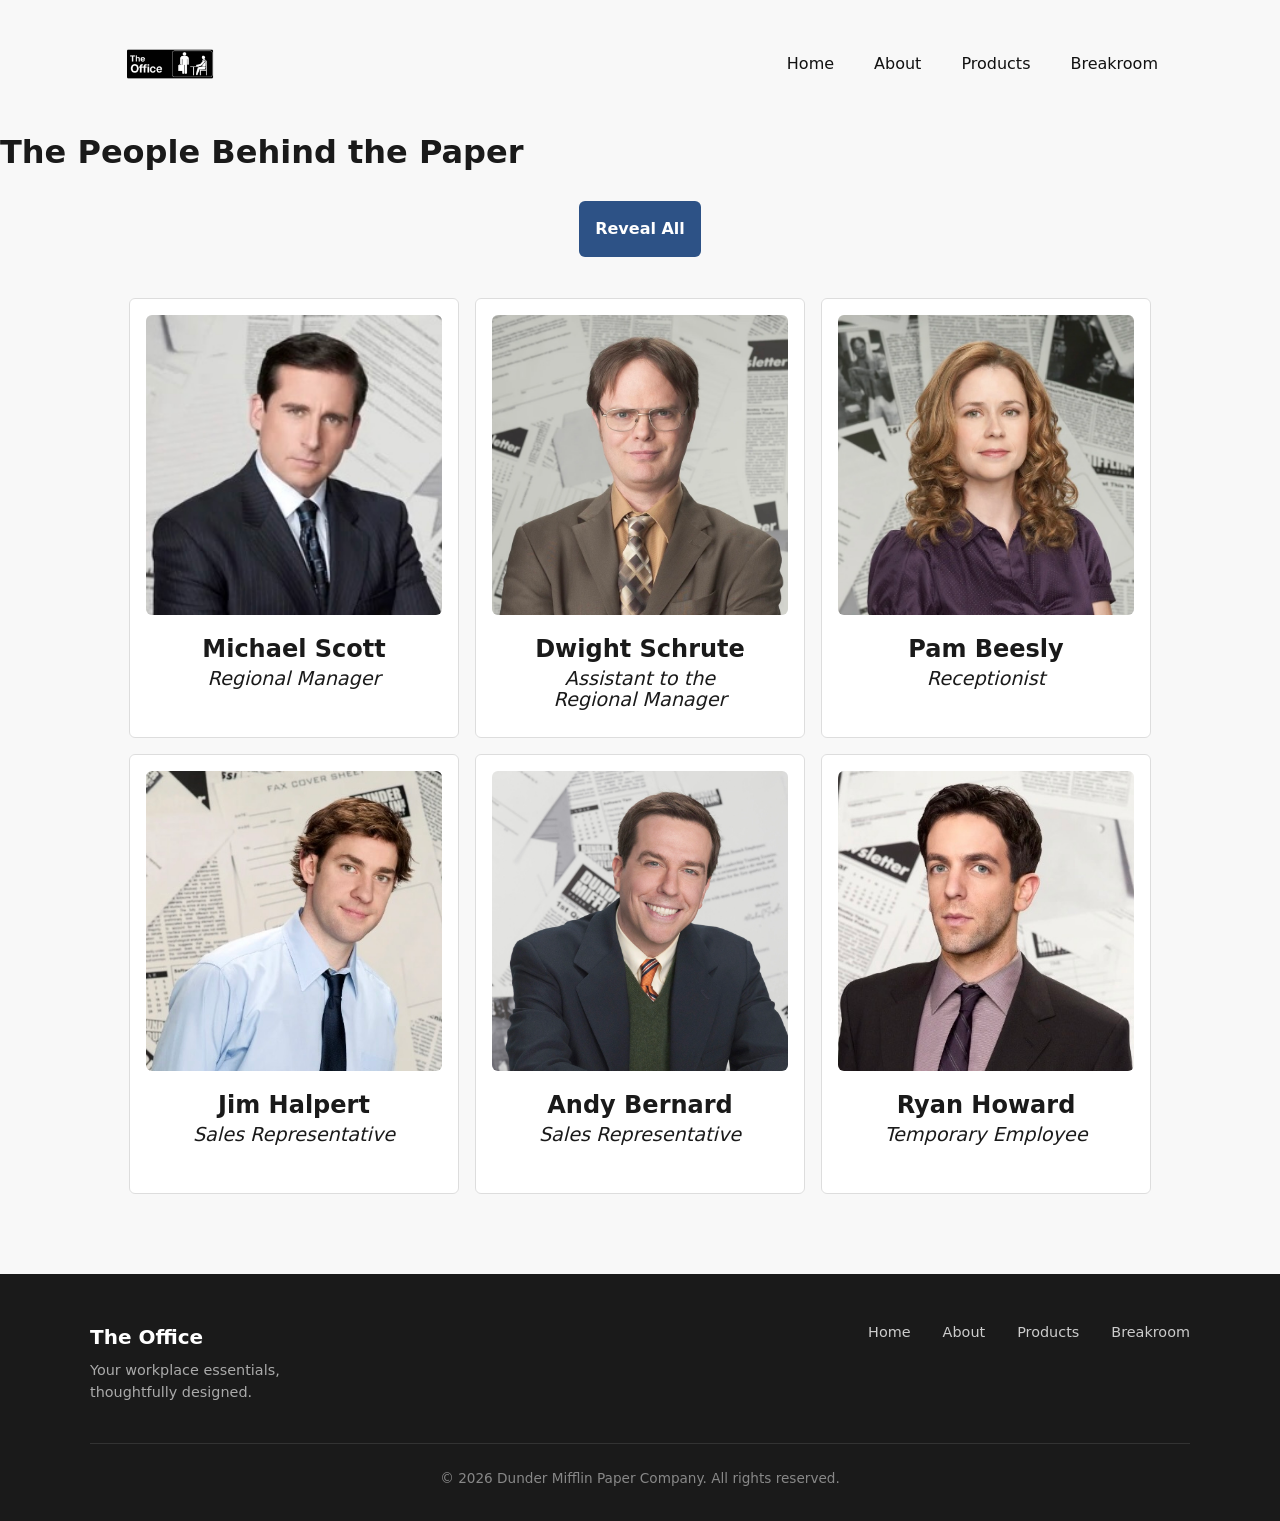
==== commit 6b27192c: "flip all cards button" ====
--- a/about.html
+++ b/about.html
@@ -23,8 +23,13 @@
     </nav>
   </header>
 
-<main class="main">
+<main class="about">
   <h1>The People Behind the Paper</h1>
+
+  <label class="flip-button">
+    <input type="checkbox" class="flip-button__checkbox">
+    <span class="flip-button__text">Reveal All</span>
+  </label>
 
     <!--Card Container-->
   <section class="card-container">
@@ -33,7 +38,7 @@
     <article class="card">
       <div class="card__inner">
         <div class="card__front">
-          <img src="images/michaelscott.png" alt="Michael Scott Headshot" class="card__image" />
+          <img src="images/about_michaelscott.png" alt="Michael Scott Headshot" class="card__image" />
 
           <header class="card__header">
             <h2 class="card__name">Michael Scott</h2>
@@ -42,7 +47,7 @@
         </div>
     <!--Michael Scott Card Back-->
         <div class="card__back">
-              <img src="images/michaelback.png" alt="Michael Scott holding his world's best boss mug." class="card__image" />
+              <img src="images/about_michaelback.png" alt="Michael Scott holding his world's best boss mug." class="card__image" />
           
           <header class="card__header">
             <h2 class="card__name">Michael Scott</h2>
@@ -57,7 +62,7 @@
     <!--Dwight Card Front-->
 
         <div class="card__front">
-          <img src="images/dwight.png" alt="Dwight Schrute Headshot" class="card__image" />
+          <img src="images/about_dwight.png" alt="Dwight Schrute Headshot" class="card__image" />
 
           <header class="card__header">
             <h2 class="card__name">Dwight Schrute</h2>
@@ -67,7 +72,7 @@
 
     <!--Dwight Back Of Card-->
         <div class="card__back">
-           <img src="images/dwightback.png" alt="Dwight holding a blowtorch to the office door." class="card__image" />
+           <img src="images/about_dwightback.png" alt="Dwight holding a blowtorch to the office door." class="card__image" />
           
           <header class="card__header">
             <h2 class="card__name">Dwight Schrute</h2>
@@ -81,7 +86,7 @@
     <article class="card">
       <div class="card__inner">
         <div class="card__front">
-          <img src="images/pam.png" alt="Pam Beesly Headshot" class="card__image" />
+          <img src="images/about_pam.png" alt="Pam Beesly Headshot" class="card__image" />
 
           <header class="card__header">
             <h2 class="card__name">Pam Beesly</h2>
@@ -90,7 +95,7 @@
         </div>
     <!--Pam Beesly Card Back-->
         <div class="card__back">
-          <img src="images/pamback.png" alt="Pam holding a star shaped dessert on a stick with an expressionless look on her face." class="card__image" />
+          <img src="images/about_pamback.png" alt="Pam holding a star shaped dessert on a stick with an expressionless look on her face." class="card__image" />
           
           <header class="card__header">
             <h2 class="card__name">Pam Beesly</h2>
@@ -104,7 +109,7 @@
     <article class="card">
       <div class="card__inner">
         <div class="card__front">
-          <img src="images/jim.png" alt="Jim Halpert Headshot" class="card__image" />
+          <img src="images/about_jim.png" alt="Jim Halpert Headshot" class="card__image" />
 
           <header class="card__header">
             <h2 class="card__name">Jim Halpert</h2>
@@ -113,7 +118,7 @@
         </div>
     <!--Jim Halpert Card Back-->
         <div class="card__back">
-          <img src="images/jimback.png" alt="Jim Halpert looking through the blinds smirking" class="card__image" />
+          <img src="images/about_jimback.png" alt="Jim Halpert looking through the blinds smirking" class="card__image" />
           
           <header class="card__header">
             <h2 class="card__name">Jim Halpert</h2>
@@ -127,7 +132,7 @@
     <article class="card">
       <div class="card__inner">
         <div class="card__front">
-          <img src="images/andy.png" alt="Andy Bernard Headshot" class="card__image" />
+          <img src="images/about_andy.png" alt="Andy Bernard Headshot" class="card__image" />
 
           <header class="card__header">
             <h2 class="card__name">Andy Bernard</h2>
@@ -136,7 +141,7 @@
         </div>
     <!--Andy Bernard Card Back-->
         <div class="card__back">
-          <img src="images/andyback.png" alt="#" class="card__image" />
+          <img src="images/about_andyback.png" alt="#" class="card__image" />
           
           <header class="card__header">
             <h2 class="card__name">Andy Bernard</h2>
@@ -150,7 +155,7 @@
     <article class="card">
       <div class="card__inner">
         <div class="card__front">
-          <img src="images/ryan.png" alt="Ryan Howard Headshot" class="card__image" />
+          <img src="images/about_ryan.png" alt="Ryan Howard Headshot" class="card__image" />
 
           <header class="card__header">
             <h2 class="card__name">Ryan Howard</h2>
@@ -159,7 +164,7 @@
         </div>
     <!--Ryan Howard Card Back-->
         <div class="card__back">
-          <img src="images/ryanback.png" alt="Ryan sitting at his desk." class="card__image" />
+          <img src="images/about_ryanback.png" alt="Ryan sitting at his desk." class="card__image" />
           
           <header class="card__header">
             <h2 class="card__name">Ryan Howard</h2>
--- a/styles.css
+++ b/styles.css
@@ -86,7 +86,41 @@
 /* ===== MAIN CONTENT ===== */
 
 
-/* About Page Flip Cards */
+/* == ABOUT PAGE == */
+
+/* Flip Cards Button */
+
+  .flip-button {
+    display: block;
+    background-color: var(--primary-color);
+    width: fit-content;
+    color: var(--text-lightest);
+    font-weight: bold;
+    padding: var(--spacing-small);
+    border-radius: var(--card-border-radius);
+    cursor: pointer;
+    user-select: none;
+    margin: 25px auto;
+  }
+
+  .flip-button__checkbox {
+    position: absolute;
+    opacity: 0;
+    width: 1px;
+    height: 1px;
+  }
+  
+flip-button:has(.flip-button__checkbox:focus-visible) {
+  outline: 3px solid currentColor;
+  outline-offset: 3px;
+}
+
+.card:hover .card__inner,
+.about:has(.flip-button__checkbox:checked) .card__inner {
+  transform: rotateY(180deg);
+}
+
+/* Character Cards */
 
   .card-container {
     display: flex;
@@ -108,9 +142,10 @@
     position:relative;
     width: 100%;
     height: 100%;
-    transition: transform 1.5s ease;
+    transition: transform 1.4s ease;
     transform-style: preserve-3d;
   }
+
   .card:hover .card__inner {
      transform: rotateY(180deg); 
   }
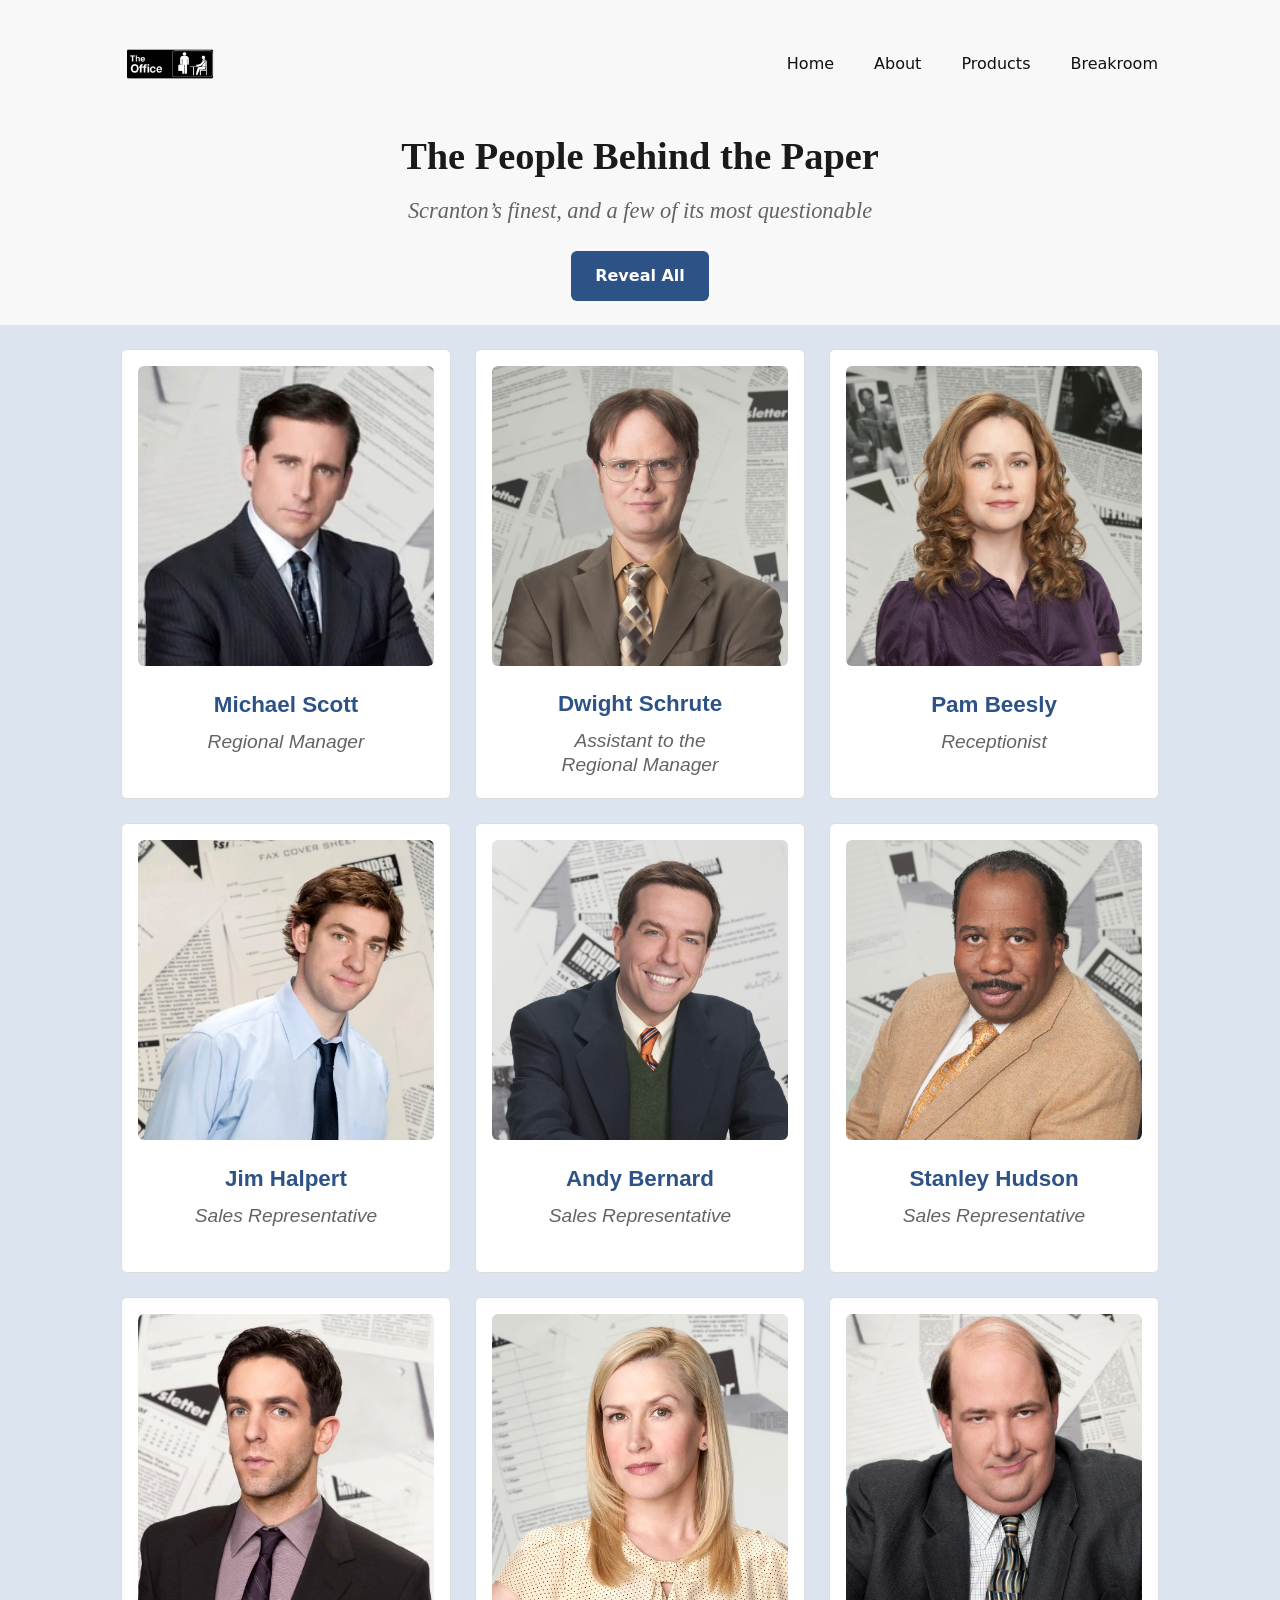
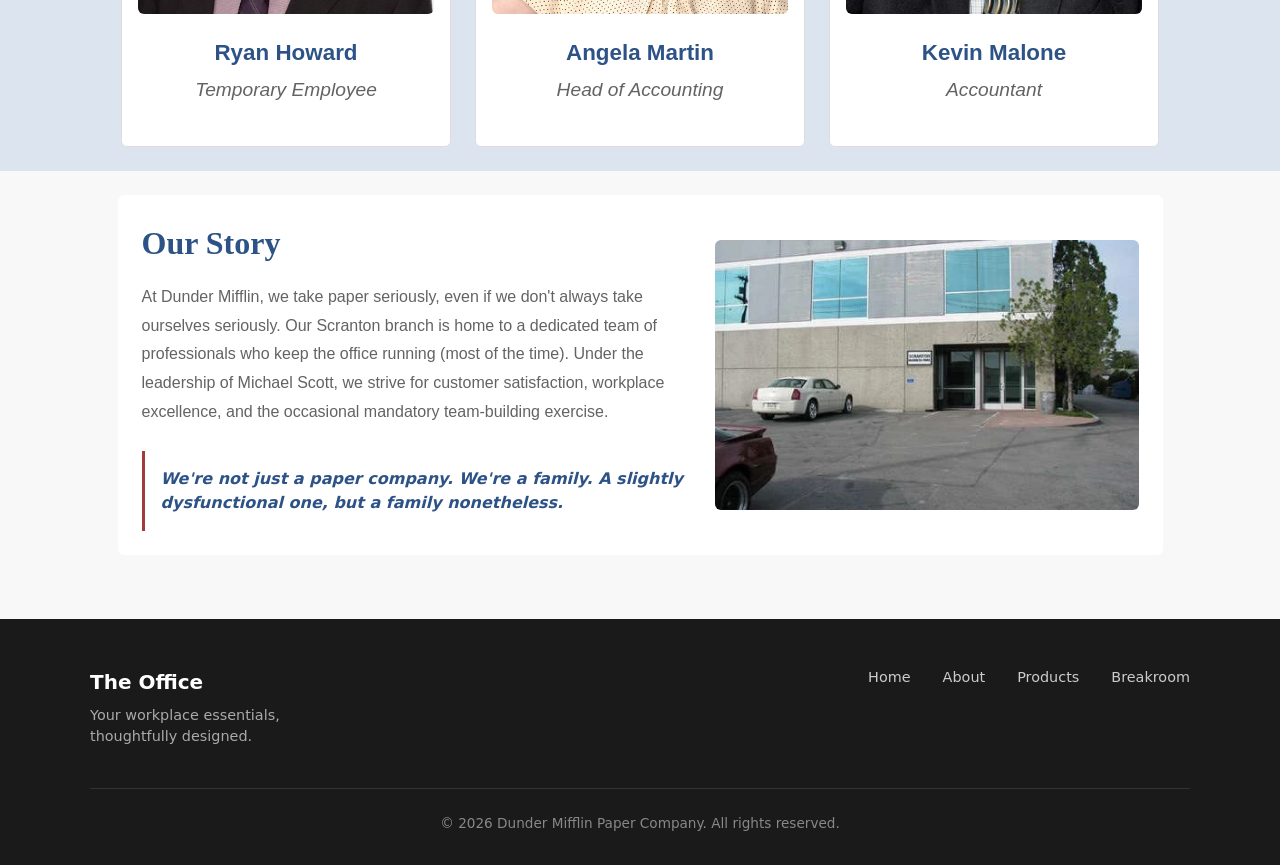
==== commit 39353cb7: "Finished up most of the about page content and styling" ====
--- a/about.html
+++ b/about.html
@@ -25,6 +25,7 @@
 
 <main class="about">
   <h1>The People Behind the Paper</h1>
+  <p class="about__subtitle">Scranton’s finest, and a few of its most questionable</p>
 
   <label class="flip-button">
     <input type="checkbox" class="flip-button__checkbox">
@@ -32,151 +33,235 @@
   </label>
 
     <!--Card Container-->
-  <section class="card-container">
+  <section class="about-card-container">
     
     <!--Michael Scott Card-->
-    <article class="card">
-      <div class="card__inner">
-        <div class="card__front">
-          <img src="images/about_michaelscott.png" alt="Michael Scott Headshot" class="card__image" />
-
-          <header class="card__header">
-            <h2 class="card__name">Michael Scott</h2>
-            <p class="card__title">Regional Manager</p>
+    <article class="about-card">
+      <div class="about-card__inner">
+        <div class="about-card__front">
+          <img src="images/about_michaelscott.png" alt="Michael Scott Headshot" class="about-card__image" />
+
+          <header class="about-card__header">
+            <h2 class="about-card__name">Michael Scott</h2>
+            <p class="about-card__title">Regional Manager</p>
           </header>
         </div>
     <!--Michael Scott Card Back-->
-        <div class="card__back">
-              <img src="images/about_michaelback.png" alt="Michael Scott holding his world's best boss mug." class="card__image" />
-          
-          <header class="card__header">
-            <h2 class="card__name">Michael Scott</h2>
-            <p class="card__title">World's Best Boss</p>
-          </header>
-        </div>
-      </div>
-    </article>
-
-    <article class="card">
-      <div class="card__inner">
+        <div class="about-card__back">
+              <img src="images/about_michaelback.png" alt="Michael Scott holding his world's best boss mug." class="about-card__image" />
+          
+          <header class="about-card__header">
+            <h2 class="about-card__name">Michael Scott</h2>
+            <p class="about-card__title">World's Best Boss</p>
+          </header>
+        </div>
+      </div>
+    </article>
+
+    <article class="about-card">
+      <div class="about-card__inner">
     <!--Dwight Card Front-->
 
-        <div class="card__front">
-          <img src="images/about_dwight.png" alt="Dwight Schrute Headshot" class="card__image" />
-
-          <header class="card__header">
-            <h2 class="card__name">Dwight Schrute</h2>
-            <p class="card__title">Assistant to the <br>Regional Manager</br></p>
+        <div class="about-card__front">
+          <img src="images/about_dwight.png" alt="Dwight Schrute Headshot" class="about-card__image" />
+
+          <header class="about-card__header">
+            <h2 class="about-card__name">Dwight Schrute</h2>
+            <p class="about-card__title">Assistant to the <br>Regional Manager</p>
           </header>
         </div>
 
     <!--Dwight Back Of Card-->
-        <div class="card__back">
-           <img src="images/about_dwightback.png" alt="Dwight holding a blowtorch to the office door." class="card__image" />
-          
-          <header class="card__header">
-            <h2 class="card__name">Dwight Schrute</h2>
-            <p class="card__title">Safety Officer</p>
+        <div class="about-card__back">
+           <img src="images/about_dwightback.png" alt="Dwight holding a blowtorch to the office door." class="about-card__image" />
+          
+          <header class="about-card__header">
+            <h2 class="about-card__name">Dwight Schrute</h2>
+            <p class="about-card__title">Safety Officer</p>
           </header>
         </div>
       </div>
     </article>
 
      <!--Pam Beesly Card-->
-    <article class="card">
-      <div class="card__inner">
-        <div class="card__front">
-          <img src="images/about_pam.png" alt="Pam Beesly Headshot" class="card__image" />
-
-          <header class="card__header">
-            <h2 class="card__name">Pam Beesly</h2>
-            <p class="card__title">Receptionist</p>
+    <article class="about-card">
+      <div class="about-card__inner">
+        <div class="about-card__front">
+          <img src="images/about_pam.png" alt="Pam Beesly Headshot" class="about-card__image" />
+
+          <header class="about-card__header">
+            <h2 class="about-card__name">Pam Beesly</h2>
+            <p class="about-card__title">Receptionist</p>
           </header>
         </div>
     <!--Pam Beesly Card Back-->
-        <div class="card__back">
-          <img src="images/about_pamback.png" alt="Pam holding a star shaped dessert on a stick with an expressionless look on her face." class="card__image" />
-          
-          <header class="card__header">
-            <h2 class="card__name">Pam Beesly</h2>
-            <p class="card__title">Head of Party Planning</p>
+        <div class="about-card__back">
+          <img src="images/about_pamback.png" alt="Pam holding a star shaped dessert on a stick with an expressionless look on her face." class="about-card__image" />
+          
+          <header class="about-card__header">
+            <h2 class="about-card__name">Pam Beesly</h2>
+            <p class="about-card__title">Head of Party Planning</p>
           </header>
         </div>
       </div>
     </article>
 
      <!--Jim Halpert Card-->
-    <article class="card">
-      <div class="card__inner">
-        <div class="card__front">
-          <img src="images/about_jim.png" alt="Jim Halpert Headshot" class="card__image" />
-
-          <header class="card__header">
-            <h2 class="card__name">Jim Halpert</h2>
-            <p class="card__title">Sales Representative</p>
+    <article class="about-card">
+      <div class="about-card__inner">
+        <div class="about-card__front">
+          <img src="images/about_jim.png" alt="Jim Halpert Headshot" class="about-card__image" />
+
+          <header class="about-card__header">
+            <h2 class="about-card__name">Jim Halpert</h2>
+            <p class="about-card__title">Sales Representative</p>
           </header>
         </div>
     <!--Jim Halpert Card Back-->
-        <div class="card__back">
-          <img src="images/about_jimback.png" alt="Jim Halpert looking through the blinds smirking" class="card__image" />
-          
-          <header class="card__header">
-            <h2 class="card__name">Jim Halpert</h2>
-            <p class="card__title">Prank Specialist</p>
+        <div class="about-card__back">
+          <img src="images/about_jimback.png" alt="Jim Halpert looking through the blinds smirking" class="about-card__image" />
+          
+          <header class="about-card__header">
+            <h2 class="about-card__name">Jim Halpert</h2>
+            <p class="about-card__title">Prank Specialist</p>
           </header>
         </div>
       </div>
     </article>
 
      <!--Andy Bernard Card-->
-    <article class="card">
-      <div class="card__inner">
-        <div class="card__front">
-          <img src="images/about_andy.png" alt="Andy Bernard Headshot" class="card__image" />
-
-          <header class="card__header">
-            <h2 class="card__name">Andy Bernard</h2>
-            <p class="card__title">Sales Representative</p>
+    <article class="about-card">
+      <div class="about-card__inner">
+        <div class="about-card__front">
+          <img src="images/about_andy.png" alt="Andy Bernard Headshot" class="about-card__image" />
+
+          <header class="about-card__header">
+            <h2 class="about-card__name">Andy Bernard</h2>
+            <p class="about-card__title">Sales Representative</p>
           </header>
         </div>
     <!--Andy Bernard Card Back-->
-        <div class="card__back">
-          <img src="images/about_andyback.png" alt="#" class="card__image" />
-          
-          <header class="card__header">
-            <h2 class="card__name">Andy Bernard</h2>
-            <p class="card__title">Director of Anger Management</p>
-          </header>
-        </div>
-      </div>
-    </article>
+        <div class="about-card__back">
+          <img src="images/about_andyback.png" alt="Andy punching the wall looking enraged." class="about-card__image" />
+          
+          <header class="about-card__header">
+            <h2 class="about-card__name">Andy Bernard</h2>
+            <p class="about-card__title">Director of Anger Management</p>
+          </header>
+        </div>
+      </div>
+    </article>
+
+     <!--Stanley Hudson Card-->
+    <article class="about-card">
+      <div class="about-card__inner">
+        <div class="about-card__front">
+          <img src="images/about_stanley.png" alt="Stanley Hudson Headshot" class="about-card__image" />
+
+          <header class="about-card__header">
+            <h2 class="about-card__name">Stanley Hudson</h2>
+            <p class="about-card__title">Sales Representative</p>
+          </header>
+        </div>
+    <!--Stanley Hudson Card Back-->
+        <div class="about-card__back">
+          <img src="images/about_stanleyback.png" alt="#" class="about-card__image" />
+          
+          <header class="about-card__header">
+            <h2 class="about-card__name">Stanley Hudson</h2>
+            <p class="about-card__title">Head of Pretzel Day Marketing</p>
+          </header>
+        </div>
+      </div>
+    </article>
+
 
     <!--Ryan Howard Card-->
-    <article class="card">
-      <div class="card__inner">
-        <div class="card__front">
-          <img src="images/about_ryan.png" alt="Ryan Howard Headshot" class="card__image" />
-
-          <header class="card__header">
-            <h2 class="card__name">Ryan Howard</h2>
-            <p class="card__title">Temporary Employee</p>
+    <article class="about-card">
+      <div class="about-card__inner">
+        <div class="about-card__front">
+          <img src="images/about_ryan.png" alt="Ryan Howard Headshot" class="about-card__image" />
+
+          <header class="about-card__header">
+            <h2 class="about-card__name">Ryan Howard</h2>
+            <p class="about-card__title">Temporary Employee</p>
           </header>
         </div>
     <!--Ryan Howard Card Back-->
-        <div class="card__back">
-          <img src="images/about_ryanback.png" alt="Ryan sitting at his desk." class="card__image" />
-          
-          <header class="card__header">
-            <h2 class="card__name">Ryan Howard</h2>
-            <p class="card__title">Fire Prevention Specialist</p>
-          </header>
-        </div>
-      </div>
-    </article>
-
-
-
+        <div class="about-card__back">
+          <img src="images/about_ryanback.png" alt="Ryan sitting at his desk." class="about-card__image" />
+          
+          <header class="about-card__header">
+            <h2 class="about-card__name">Ryan Howard</h2>
+            <p class="about-card__title">Fire Prevention Specialist</p>
+          </header>
+        </div>
+      </div>
+    </article>
+
+    <!--Angela Martin Card-->
+    <article class="about-card">
+      <div class="about-card__inner">
+        <div class="about-card__front">
+          <img src="images/about_angela.png" alt="Angela Martin Headshot" class="about-card__image" />
+
+          <header class="about-card__header">
+            <h2 class="about-card__name">Angela Martin</h2>
+            <p class="about-card__title">Head of Accounting</p>
+          </header>
+        </div>
+    <!--Angela Martin Card Back-->
+        <div class="about-card__back">
+          <img src="images/about_angelaback.png" alt="#" class="about-card__image" />
+          
+          <header class="about-card__header">
+            <h2 class="about-card__name">Angela Martin</h2>
+            <p class="about-card__title">Director of Disapproval</p>
+          </header>
+        </div>
+      </div>
+    </article>
+
+    <!--Kevin Malone Card-->
+    <article class="about-card">
+      <div class="about-card__inner">
+        <div class="about-card__front">
+          <img src="images/about_kevin.png" alt="Kevin Malone Headshot" class="about-card__image" />
+
+          <header class="about-card__header">
+            <h2 class="about-card__name">Kevin Malone</h2>
+            <p class="about-card__title">Accountant</p>
+          </header>
+        </div>
+    <!--Kevin Malone Card Back-->
+        <div class="about-card__back">
+          <img src="images/about_kevinback.png" alt="Kevind bringing a giant pot of chili into work." class="about-card__image" />
+          
+          <header class="about-card__header">
+            <h2 class="about-card__name">Kevin Malone</h2>
+            <p class="about-card__title">Senior Chili Engineer</p>
+          </header>
+        </div>
+      </div>
+    </article>
   </section>
+
+  <!--Our Story Section-->
+
+<section class="about-story">
+  <div class="about-story__content">
+    <h2 class="about-story__heading">Our Story</h2>
+    <p class="about-story__text">
+    At Dunder Mifflin, we take paper seriously, even if we don't always take ourselves seriously. Our Scranton branch is home to a dedicated team of professionals who keep the office running (most of the time). Under the leadership of Michael Scott, we strive for customer satisfaction, workplace excellence, and the occasional mandatory team-building exercise.
+    </p>
+    <p class="about-story__tagline">
+    We're not just a paper company. We're a family. A slightly dysfunctional one, but a family nonetheless.
+    </p>
+  </div>
+  
+  <img src="images/about_scrantonoffice.png" alt="Dunder Mifflin Scranton building" class="about-story__image" />
+
+</section>
 </main>
 
   <footer class="footer">
--- a/styles.css
+++ b/styles.css
@@ -1,4 +1,4 @@
-/* Use for styling; please do not edit variable names */
+/* Use for styling; Add to as needed */
 :root {
   /* Main Colors */
   --primary-color: #2d5286;
@@ -8,7 +8,7 @@
 
   /* Text Colors */
   --text-color: #252525;
-  --text-light: #666666;
+  --text-light: #636363;
   --text-lightest: white;
 
   /* Borders & Effects */
@@ -19,10 +19,22 @@
   --font-heading: georgia, 'times new roman', serif;
   --font-body: arial, helvetica, sans-serif;
 
-  --font-size-subhead: 1.5rem;
-
-  /* Spacing */
+  --font-size-title: 2.4rem;
+  --font-size-heading: 2rem;
+  --font-size-subhead: 1.4rem;
+
+  --line-height-body: 1.8rem;
+
+  /* Spacing, Margin, and Padding */
   --spacing-small: 1rem;
+  --spacing-medium: 1.5rem;
+
+  --button-padding: 0.8rem 1.5rem;
+
+  --margin-small: 0.5rem;
+  --margin-medium: 1.5rem;
+  --margin-large: 2rem;
+  --margin-xl: 3rem;
 
   /* Layout of Header and Footer*/
   * {
@@ -85,23 +97,49 @@
 
 /* ===== MAIN CONTENT ===== */
 
-
-/* == ABOUT PAGE == */
-
-/* Flip Cards Button */
+/* All Page Titles */
+
+ h1 {
+  display: flex;
+  flex-direction: column;
+  position:relative;
+  align-items: center;
+  text-align: center;
+  font-family: var(--font-heading);
+  font-size: var(--font-size-title);
+}
+
+/* =================================
+          ABOUT PAGE
+================================= */
+
+/* Flip All Button */
 
   .flip-button {
     display: block;
+    position: relative;
     background-color: var(--primary-color);
     width: fit-content;
     color: var(--text-lightest);
     font-weight: bold;
-    padding: var(--spacing-small);
+    text-decoration: none;
+    padding: var(--button-padding);
     border-radius: var(--card-border-radius);
     cursor: pointer;
     user-select: none;
-    margin: 25px auto;
-  }
+    margin: var(--margin-medium) auto;
+    transition: background-color 0.3s ease, transform 0.3s ease;
+  }
+
+  .flip-button:hover {
+  background-color: var(--accent-color);
+  transform: translateY(-3px);
+}
+
+.flip-button:has(.flip-button__checkbox:checked) {
+  background-color: var(--accent-color);
+  transform: translateY(-3px);
+}
 
   .flip-button__checkbox {
     position: absolute;
@@ -110,35 +148,55 @@
     height: 1px;
   }
   
-flip-button:has(.flip-button__checkbox:focus-visible) {
+.flip-button:has(.flip-button__checkbox:focus-visible) {
   outline: 3px solid currentColor;
   outline-offset: 3px;
 }
 
-.card:hover .card__inner,
-.about:has(.flip-button__checkbox:checked) .card__inner {
+.about-card:hover .about-card__inner,
+.about:has(.flip-button__checkbox:checked) .about-card__inner {
   transform: rotateY(180deg);
 }
 
-/* Character Cards */
-
-  .card-container {
+/* About Cards */
+
+.about__subtitle {
+  display: flex;
+  text-align: center;
+  justify-content: center;
+  font-size: var(--font-size-subhead);
+  font-style: italic;
+  font-family: var(--font-heading);
+  margin-top: var(--margin-small);
+  color: var(--text-light);
+}
+
+.about-card__header {
+  display: flex;
+  flex: 1;
+  flex-direction: column;
+  justify-content: center;
+  text-align: center;
+}
+
+  .about-card-container {
     display: flex;
     flex-wrap: wrap;
-    gap: var(--spacing-small);
+    gap: var(--spacing-medium);
     justify-content: center;
-    padding: var(--spacing-small);
-
-  }
-
-  .card {
-    width:330px;
-    height: 440px;
+    background-color: var(--secondary-color);
+    padding: var(--spacing-medium);
+
+  }
+
+  .about-card {
+    width: 330px;
+    height: 450px;
     perspective: 1000px;
     position: relative;
   }
 
-  .card__inner {
+  .about-card__inner {
     position:relative;
     width: 100%;
     height: 100%;
@@ -146,12 +204,8 @@
     transform-style: preserve-3d;
   }
 
-  .card:hover .card__inner {
-     transform: rotateY(180deg); 
-  }
-
-  .card__front,
-  .card__back {
+  .about-card__front,
+  .about-card__back {
     position: absolute;
     width: 100%;
     height: 100%;
@@ -168,30 +222,96 @@
     -webkit-backface-visibility: hidden;
   }
 
-  .card__back {
+  .about-card__back {
     transform: rotateY(180deg);
   }
 
-  .card__image {
+  .about-card__back .about-card__name {
+    color: var(--accent-color);
+  }
+
+  .about-card__image {
     width: 100%;
     height: 300px;
     border-radius: var(--card-border-radius);
     object-fit: cover;
   }
 
-  .card__header {
-    text-align: center;
-  }
-
-  .card__name {
+  .about-card__name {
     font-size: var(--font-size-subhead);
-  }
-
-  .card__title {
+    color: var(--primary-color);
+    font-family: var(--font-body);
+  }
+
+  .about-card__title {
+    font-family: var(--font-body);
     font-style: italic;
     font-size: 1.2rem;
-    line-height: 1.3rem;
-    margin-top: 2px;
+    line-height: 1.5rem;
+    min-height: 2.4em;
+    margin-top: var(--margin-small);
+    color: var(--text-light);
+  }
+
+  /* Our Story */
+
+  .about-story {
+    display: flex;
+    flex-wrap: wrap;
+    align-items: center;
+    gap: var(--spacing-medium);
+    box-sizing: border-box;
+    max-width: 1045px;
+    margin: var(--margin-medium) auto; 
+    padding: var(--spacing-medium);
+    background-color: white;
+    border-radius: var(--card-border-radius);
+  }
+
+  .about-story__content {
+    flex: 1 1 425px; 
+  }
+
+  .about-story__image {
+    flex: 1 1 300px;
+    min-width: 0;
+    max-width: 100%;
+    height: 270px;
+    object-fit: cover;
+    border-radius: var(--card-border-radius);
+  }
+
+  .about-story__heading {
+    font-family: var(--font-heading);
+    font-size: var(--font-size-heading);
+    margin-bottom: var(--spacing-small);
+    color: var(--primary-color);
+  }
+
+  .about-story__text {
+    font-family: var(--font-body);
+    color: var(--text-light);
+    line-height: var(--line-height-body);
+  }
+
+  .about-story__tagline {
+    font-weight: bold;
+    font-style: italic;
+    padding: var(--spacing-small) 0px;
+    color: var(--primary-color);
+    border-left: 3px solid var(--accent-color);
+    padding-left: var(--spacing-small);
+    margin-top: var(--spacing-medium);
+  }
+
+  @media (max-width: 768px) {
+    .about-story {
+      flex-direction: column;
+      margin: var(--spacing-medium);
+    }
+    .about-story__text {
+      max-width: 600px;
+    }
   }
 
 
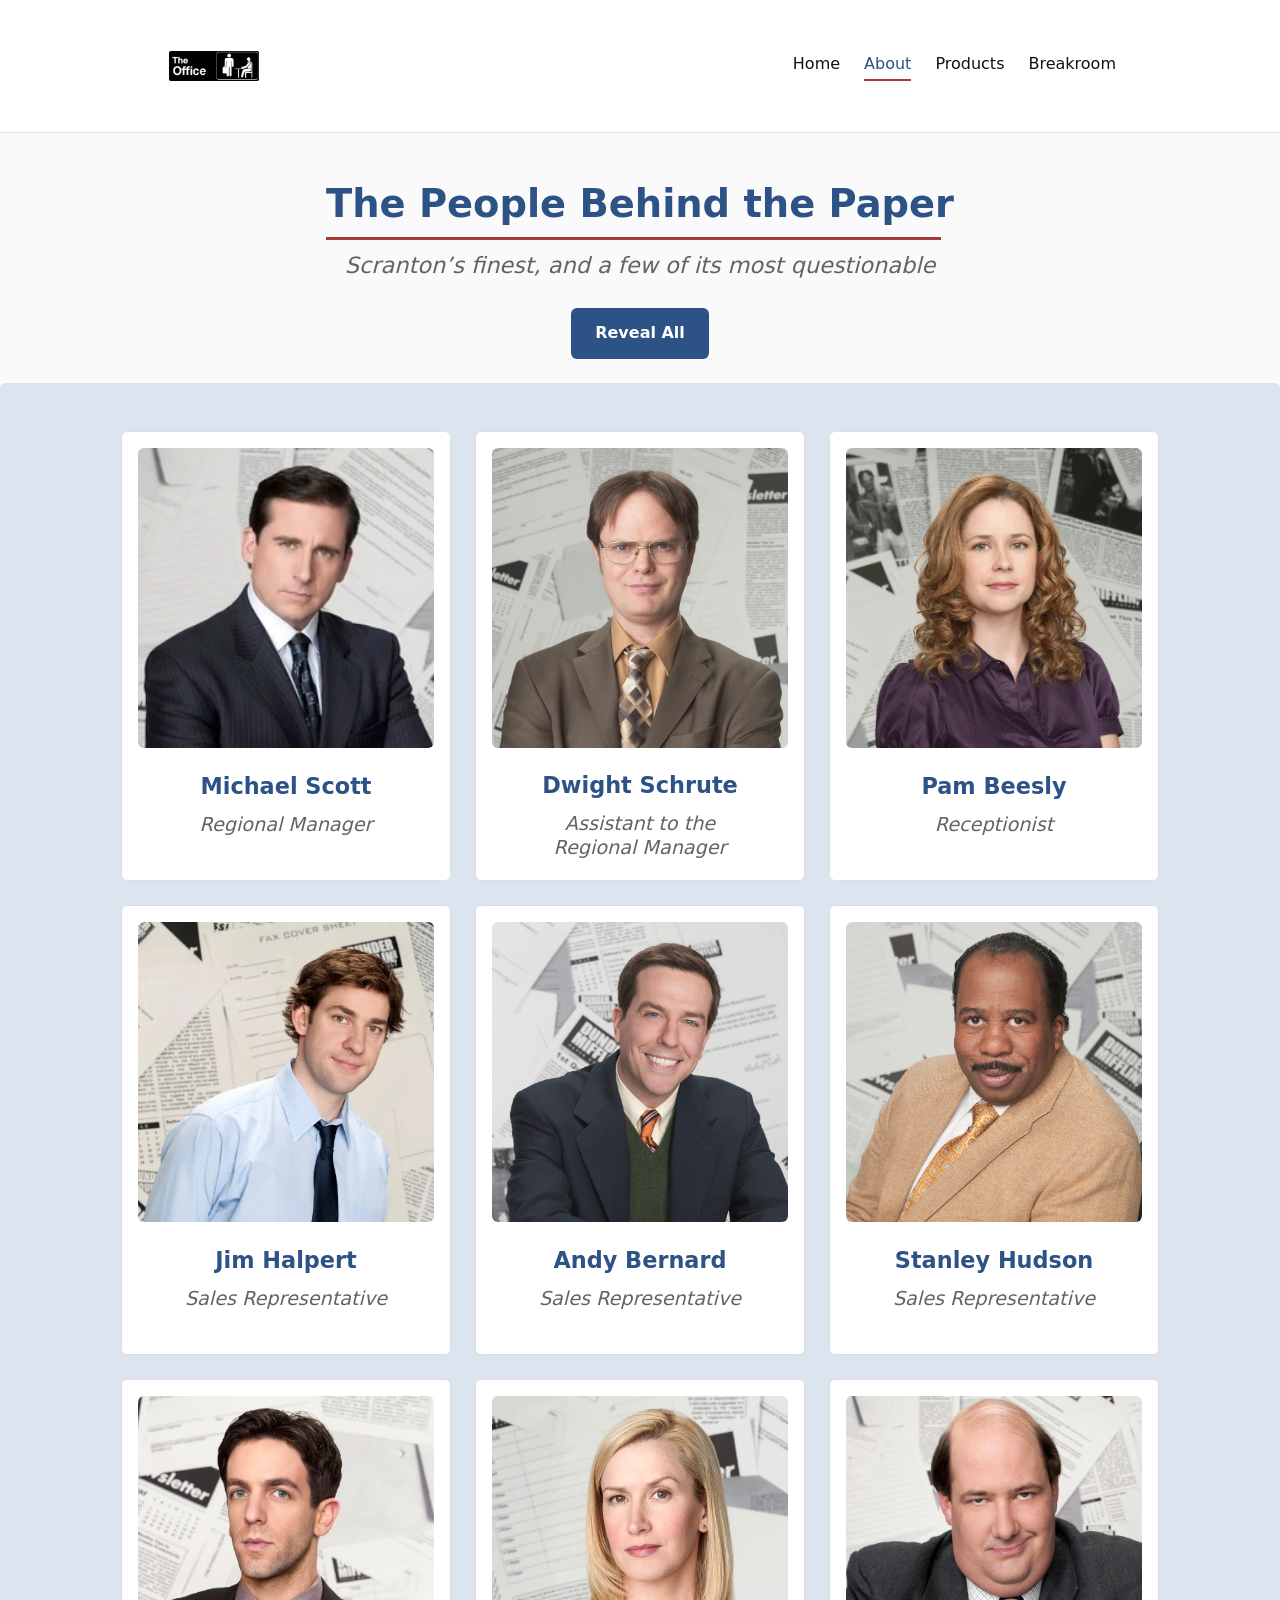
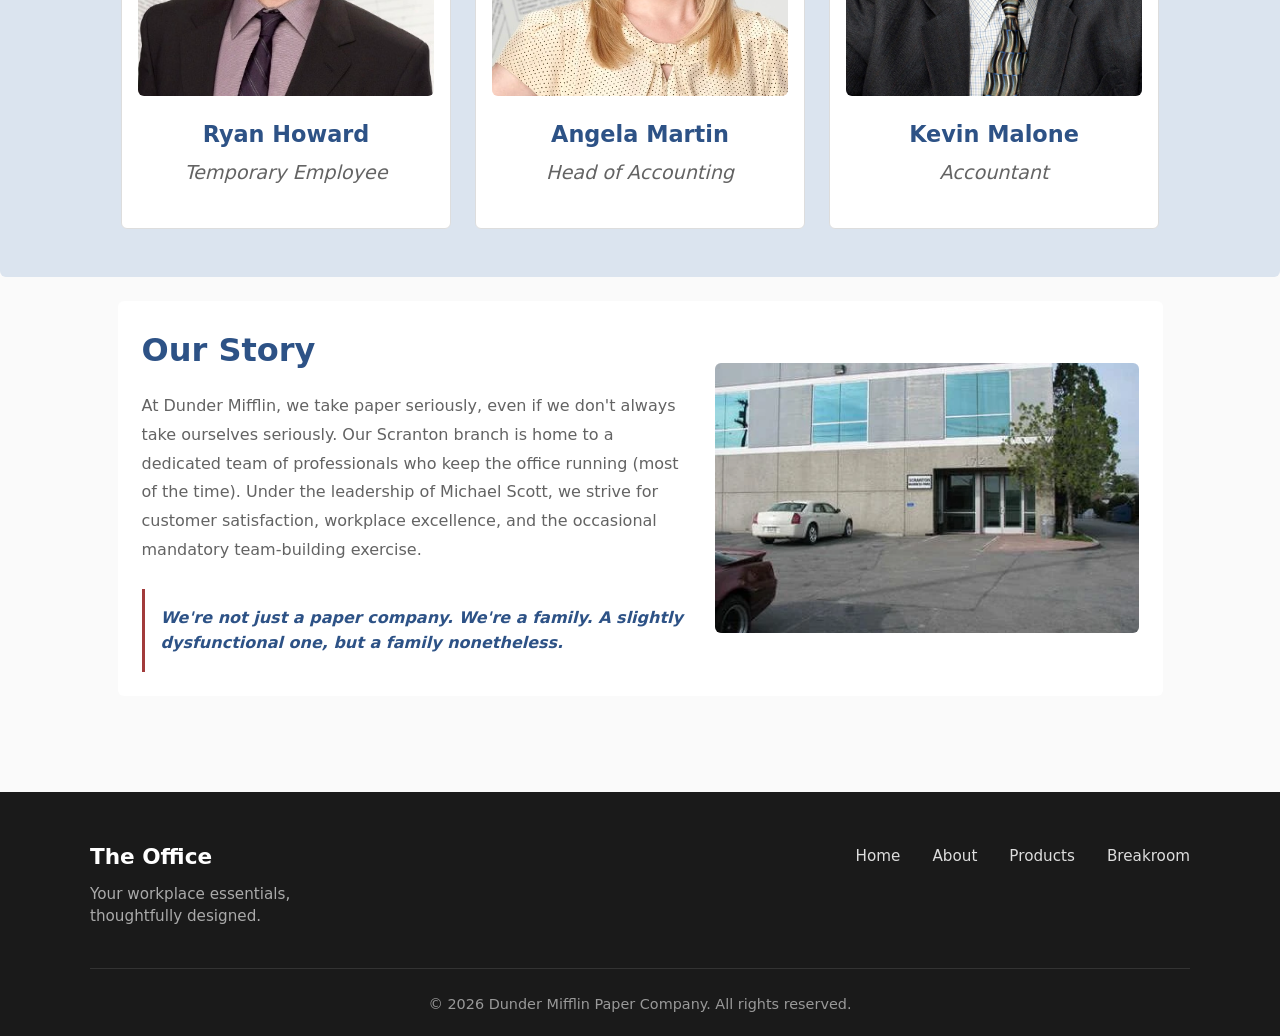
==== commit 3b635d1c: "added red underline to h1's, about page alt text, formatting error fix's, active link indicator appl" ====
--- a/about.html
+++ b/about.html
@@ -4,7 +4,7 @@
 <head>
   <meta charset="UTF-8">
   <meta name="viewport" content="width=device-width, initial-scale=1.0">
-  <title>The Office</title>
+  <title>About The Office</title>
   <link rel="stylesheet" href="styles.css">
 </head>
 
@@ -16,253 +16,265 @@
       </a>
       <div class="nav__links">
         <a class="nav__link" href="index.html">Home</a>
-        <a class="nav__link" href="about.html">About</a>
+        <a class="nav__link nav__link--active" href="about.html">About</a>
         <a class="nav__link" href="products.html">Products</a>
         <a class="nav__link" href="breakroom.html">Breakroom</a>
       </div>
     </nav>
   </header>
 
-<main class="about">
-  <h1>The People Behind the Paper</h1>
-  <p class="about__subtitle">Scranton’s finest, and a few of its most questionable</p>
-
-  <label class="flip-button">
-    <input type="checkbox" class="flip-button__checkbox">
-    <span class="flip-button__text">Reveal All</span>
-  </label>
+  <main class="about">
+    <h1 class="about__title">The People Behind the Paper</h1>
+    <p class="about__subtitle">Scranton’s finest, and a few of its most questionable</p>
+
+    <label class="flip-button">
+      <input type="checkbox" class="flip-button__checkbox">
+      <span class="flip-button__text">Reveal All</span>
+    </label>
 
     <!--Card Container-->
-  <section class="about-card-container">
-    
-    <!--Michael Scott Card-->
-    <article class="about-card">
-      <div class="about-card__inner">
-        <div class="about-card__front">
-          <img src="images/about_michaelscott.png" alt="Michael Scott Headshot" class="about-card__image" />
-
-          <header class="about-card__header">
-            <h2 class="about-card__name">Michael Scott</h2>
-            <p class="about-card__title">Regional Manager</p>
-          </header>
-        </div>
-    <!--Michael Scott Card Back-->
-        <div class="about-card__back">
-              <img src="images/about_michaelback.png" alt="Michael Scott holding his world's best boss mug." class="about-card__image" />
-          
-          <header class="about-card__header">
-            <h2 class="about-card__name">Michael Scott</h2>
-            <p class="about-card__title">World's Best Boss</p>
-          </header>
-        </div>
+    <section class="about-card-container" aria-label="Our team">
+
+      <!--Michael Scott Card-->
+      <article class="about-card">
+        <div class="about-card__inner">
+          <div class="about-card__front">
+            <img src="images/about_michaelscott.png" alt="Michael Scott Headshot" class="about-card__image" />
+
+            <header class="about-card__header">
+              <h2 class="about-card__name">Michael Scott</h2>
+              <p class="about-card__title">Regional Manager</p>
+            </header>
+          </div>
+          <!--Michael Scott Card Back-->
+          <div class="about-card__back">
+            <img src="images/about_michaelback.png" alt="Michael Scott holding his world's best boss mug."
+              class="about-card__image" />
+
+            <header class="about-card__header">
+              <h2 class="about-card__name">Michael Scott</h2>
+              <p class="about-card__title">World's Best Boss</p>
+            </header>
+          </div>
+        </div>
+      </article>
+
+      <article class="about-card">
+        <div class="about-card__inner">
+          <!--Dwight Card Front-->
+
+          <div class="about-card__front">
+            <img src="images/about_dwight.png" alt="Dwight Schrute Headshot" class="about-card__image" />
+
+            <header class="about-card__header">
+              <h2 class="about-card__name">Dwight Schrute</h2>
+              <p class="about-card__title">Assistant to the <br>Regional Manager</p>
+            </header>
+          </div>
+
+          <!--Dwight Back Of Card-->
+          <div class="about-card__back">
+            <img src="images/about_dwightback.png" alt="Dwight holding a blowtorch to the office door."
+              class="about-card__image" />
+
+            <header class="about-card__header">
+              <h2 class="about-card__name">Dwight Schrute</h2>
+              <p class="about-card__title">Safety Officer</p>
+            </header>
+          </div>
+        </div>
+      </article>
+
+      <!--Pam Beesly Card-->
+      <article class="about-card">
+        <div class="about-card__inner">
+          <div class="about-card__front">
+            <img src="images/about_pam.png" alt="Pam Beesly Headshot" class="about-card__image" />
+
+            <header class="about-card__header">
+              <h2 class="about-card__name">Pam Beesly</h2>
+              <p class="about-card__title">Receptionist</p>
+            </header>
+          </div>
+          <!--Pam Beesly Card Back-->
+          <div class="about-card__back">
+            <img src="images/about_pamback.png"
+              alt="Pam holding a star shaped dessert on a stick with an expressionless look on her face."
+              class="about-card__image" />
+
+            <header class="about-card__header">
+              <h2 class="about-card__name">Pam Beesly</h2>
+              <p class="about-card__title">Head of Party Planning</p>
+            </header>
+          </div>
+        </div>
+      </article>
+
+      <!--Jim Halpert Card-->
+      <article class="about-card">
+        <div class="about-card__inner">
+          <div class="about-card__front">
+            <img src="images/about_jim.png" alt="Jim Halpert Headshot" class="about-card__image" />
+
+            <header class="about-card__header">
+              <h2 class="about-card__name">Jim Halpert</h2>
+              <p class="about-card__title">Sales Representative</p>
+            </header>
+          </div>
+          <!--Jim Halpert Card Back-->
+          <div class="about-card__back">
+            <img src="images/about_jimback.png" alt="Jim Halpert looking through the blinds smirking"
+              class="about-card__image" />
+
+            <header class="about-card__header">
+              <h2 class="about-card__name">Jim Halpert</h2>
+              <p class="about-card__title">Prank Specialist</p>
+            </header>
+          </div>
+        </div>
+      </article>
+
+      <!--Andy Bernard Card-->
+      <article class="about-card">
+        <div class="about-card__inner">
+          <div class="about-card__front">
+            <img src="images/about_andy.png" alt="Andy Bernard Headshot" class="about-card__image" />
+
+            <header class="about-card__header">
+              <h2 class="about-card__name">Andy Bernard</h2>
+              <p class="about-card__title">Sales Representative</p>
+            </header>
+          </div>
+          <!--Andy Bernard Card Back-->
+          <div class="about-card__back">
+            <img src="images/about_andyback.png" alt="Andy punching the wall looking enraged."
+              class="about-card__image" />
+
+            <header class="about-card__header">
+              <h2 class="about-card__name">Andy Bernard</h2>
+              <p class="about-card__title">Director of Anger Management</p>
+            </header>
+          </div>
+        </div>
+      </article>
+
+      <!--Stanley Hudson Card-->
+      <article class="about-card">
+        <div class="about-card__inner">
+          <div class="about-card__front">
+            <img src="images/about_stanley.png" alt="Stanley Hudson Headshot" class="about-card__image" />
+
+            <header class="about-card__header">
+              <h2 class="about-card__name">Stanley Hudson</h2>
+              <p class="about-card__title">Sales Representative</p>
+            </header>
+          </div>
+          <!--Stanley Hudson Card Back-->
+          <div class="about-card__back">
+            <img src="images/about_stanleyback.png" alt="Stanley sitting at his desk being Stanley"
+              class="about-card__image" />
+
+            <header class="about-card__header">
+              <h2 class="about-card__name">Stanley Hudson</h2>
+              <p class="about-card__title">Head of Pretzel Day Marketing</p>
+            </header>
+          </div>
+        </div>
+      </article>
+
+
+      <!--Ryan Howard Card-->
+      <article class="about-card">
+        <div class="about-card__inner">
+          <div class="about-card__front">
+            <img src="images/about_ryan.png" alt="Ryan Howard Headshot" class="about-card__image" />
+
+            <header class="about-card__header">
+              <h2 class="about-card__name">Ryan Howard</h2>
+              <p class="about-card__title">Temporary Employee</p>
+            </header>
+          </div>
+          <!--Ryan Howard Card Back-->
+          <div class="about-card__back">
+            <img src="images/about_ryanback.png" alt="Ryan sitting at his desk." class="about-card__image" />
+
+            <header class="about-card__header">
+              <h2 class="about-card__name">Ryan Howard</h2>
+              <p class="about-card__title">Fire Prevention Specialist</p>
+            </header>
+          </div>
+        </div>
+      </article>
+
+      <!--Angela Martin Card-->
+      <article class="about-card">
+        <div class="about-card__inner">
+          <div class="about-card__front">
+            <img src="images/about_angela.png" alt="Angela Martin Headshot" class="about-card__image" />
+
+            <header class="about-card__header">
+              <h2 class="about-card__name">Angela Martin</h2>
+              <p class="about-card__title">Head of Accounting</p>
+            </header>
+          </div>
+          <!--Angela Martin Card Back-->
+          <div class="about-card__back">
+            <img src="images/about_angelaback.png" alt="Angela giving a look of disapproval"
+              class="about-card__image" />
+
+            <header class="about-card__header">
+              <h2 class="about-card__name">Angela Martin</h2>
+              <p class="about-card__title">Director of Disapproval</p>
+            </header>
+          </div>
+        </div>
+      </article>
+
+      <!--Kevin Malone Card-->
+      <article class="about-card">
+        <div class="about-card__inner">
+          <div class="about-card__front">
+            <img src="images/about_kevin.png" alt="Kevin Malone Headshot" class="about-card__image" />
+
+            <header class="about-card__header">
+              <h2 class="about-card__name">Kevin Malone</h2>
+              <p class="about-card__title">Accountant</p>
+            </header>
+          </div>
+          <!--Kevin Malone Card Back-->
+          <div class="about-card__back">
+            <img src="images/about_kevinback.png" alt="Kevin bringing a giant pot of chili into work."
+              class="about-card__image" />
+
+            <header class="about-card__header">
+              <h2 class="about-card__name">Kevin Malone</h2>
+              <p class="about-card__title">Senior Chili Engineer</p>
+            </header>
+          </div>
+        </div>
+      </article>
+    </section>
+
+    <!--Our Story Section-->
+
+    <section class="about-story">
+      <div class="about-story__content">
+        <h2 class="about-story__heading">Our Story</h2>
+        <p class="about-story__text">
+          At Dunder Mifflin, we take paper seriously, even if we don't always take ourselves seriously. Our Scranton
+          branch is home to a dedicated team of professionals who keep the office running (most of the time). Under the
+          leadership of Michael Scott, we strive for customer satisfaction, workplace excellence, and the occasional
+          mandatory team-building exercise.
+        </p>
+        <p class="about-story__tagline">
+          We're not just a paper company. We're a family. A slightly dysfunctional one, but a family nonetheless.
+        </p>
       </div>
-    </article>
-
-    <article class="about-card">
-      <div class="about-card__inner">
-    <!--Dwight Card Front-->
-
-        <div class="about-card__front">
-          <img src="images/about_dwight.png" alt="Dwight Schrute Headshot" class="about-card__image" />
-
-          <header class="about-card__header">
-            <h2 class="about-card__name">Dwight Schrute</h2>
-            <p class="about-card__title">Assistant to the <br>Regional Manager</p>
-          </header>
-        </div>
-
-    <!--Dwight Back Of Card-->
-        <div class="about-card__back">
-           <img src="images/about_dwightback.png" alt="Dwight holding a blowtorch to the office door." class="about-card__image" />
-          
-          <header class="about-card__header">
-            <h2 class="about-card__name">Dwight Schrute</h2>
-            <p class="about-card__title">Safety Officer</p>
-          </header>
-        </div>
-      </div>
-    </article>
-
-     <!--Pam Beesly Card-->
-    <article class="about-card">
-      <div class="about-card__inner">
-        <div class="about-card__front">
-          <img src="images/about_pam.png" alt="Pam Beesly Headshot" class="about-card__image" />
-
-          <header class="about-card__header">
-            <h2 class="about-card__name">Pam Beesly</h2>
-            <p class="about-card__title">Receptionist</p>
-          </header>
-        </div>
-    <!--Pam Beesly Card Back-->
-        <div class="about-card__back">
-          <img src="images/about_pamback.png" alt="Pam holding a star shaped dessert on a stick with an expressionless look on her face." class="about-card__image" />
-          
-          <header class="about-card__header">
-            <h2 class="about-card__name">Pam Beesly</h2>
-            <p class="about-card__title">Head of Party Planning</p>
-          </header>
-        </div>
-      </div>
-    </article>
-
-     <!--Jim Halpert Card-->
-    <article class="about-card">
-      <div class="about-card__inner">
-        <div class="about-card__front">
-          <img src="images/about_jim.png" alt="Jim Halpert Headshot" class="about-card__image" />
-
-          <header class="about-card__header">
-            <h2 class="about-card__name">Jim Halpert</h2>
-            <p class="about-card__title">Sales Representative</p>
-          </header>
-        </div>
-    <!--Jim Halpert Card Back-->
-        <div class="about-card__back">
-          <img src="images/about_jimback.png" alt="Jim Halpert looking through the blinds smirking" class="about-card__image" />
-          
-          <header class="about-card__header">
-            <h2 class="about-card__name">Jim Halpert</h2>
-            <p class="about-card__title">Prank Specialist</p>
-          </header>
-        </div>
-      </div>
-    </article>
-
-     <!--Andy Bernard Card-->
-    <article class="about-card">
-      <div class="about-card__inner">
-        <div class="about-card__front">
-          <img src="images/about_andy.png" alt="Andy Bernard Headshot" class="about-card__image" />
-
-          <header class="about-card__header">
-            <h2 class="about-card__name">Andy Bernard</h2>
-            <p class="about-card__title">Sales Representative</p>
-          </header>
-        </div>
-    <!--Andy Bernard Card Back-->
-        <div class="about-card__back">
-          <img src="images/about_andyback.png" alt="Andy punching the wall looking enraged." class="about-card__image" />
-          
-          <header class="about-card__header">
-            <h2 class="about-card__name">Andy Bernard</h2>
-            <p class="about-card__title">Director of Anger Management</p>
-          </header>
-        </div>
-      </div>
-    </article>
-
-     <!--Stanley Hudson Card-->
-    <article class="about-card">
-      <div class="about-card__inner">
-        <div class="about-card__front">
-          <img src="images/about_stanley.png" alt="Stanley Hudson Headshot" class="about-card__image" />
-
-          <header class="about-card__header">
-            <h2 class="about-card__name">Stanley Hudson</h2>
-            <p class="about-card__title">Sales Representative</p>
-          </header>
-        </div>
-    <!--Stanley Hudson Card Back-->
-        <div class="about-card__back">
-          <img src="images/about_stanleyback.png" alt="#" class="about-card__image" />
-          
-          <header class="about-card__header">
-            <h2 class="about-card__name">Stanley Hudson</h2>
-            <p class="about-card__title">Head of Pretzel Day Marketing</p>
-          </header>
-        </div>
-      </div>
-    </article>
-
-
-    <!--Ryan Howard Card-->
-    <article class="about-card">
-      <div class="about-card__inner">
-        <div class="about-card__front">
-          <img src="images/about_ryan.png" alt="Ryan Howard Headshot" class="about-card__image" />
-
-          <header class="about-card__header">
-            <h2 class="about-card__name">Ryan Howard</h2>
-            <p class="about-card__title">Temporary Employee</p>
-          </header>
-        </div>
-    <!--Ryan Howard Card Back-->
-        <div class="about-card__back">
-          <img src="images/about_ryanback.png" alt="Ryan sitting at his desk." class="about-card__image" />
-          
-          <header class="about-card__header">
-            <h2 class="about-card__name">Ryan Howard</h2>
-            <p class="about-card__title">Fire Prevention Specialist</p>
-          </header>
-        </div>
-      </div>
-    </article>
-
-    <!--Angela Martin Card-->
-    <article class="about-card">
-      <div class="about-card__inner">
-        <div class="about-card__front">
-          <img src="images/about_angela.png" alt="Angela Martin Headshot" class="about-card__image" />
-
-          <header class="about-card__header">
-            <h2 class="about-card__name">Angela Martin</h2>
-            <p class="about-card__title">Head of Accounting</p>
-          </header>
-        </div>
-    <!--Angela Martin Card Back-->
-        <div class="about-card__back">
-          <img src="images/about_angelaback.png" alt="#" class="about-card__image" />
-          
-          <header class="about-card__header">
-            <h2 class="about-card__name">Angela Martin</h2>
-            <p class="about-card__title">Director of Disapproval</p>
-          </header>
-        </div>
-      </div>
-    </article>
-
-    <!--Kevin Malone Card-->
-    <article class="about-card">
-      <div class="about-card__inner">
-        <div class="about-card__front">
-          <img src="images/about_kevin.png" alt="Kevin Malone Headshot" class="about-card__image" />
-
-          <header class="about-card__header">
-            <h2 class="about-card__name">Kevin Malone</h2>
-            <p class="about-card__title">Accountant</p>
-          </header>
-        </div>
-    <!--Kevin Malone Card Back-->
-        <div class="about-card__back">
-          <img src="images/about_kevinback.png" alt="Kevind bringing a giant pot of chili into work." class="about-card__image" />
-          
-          <header class="about-card__header">
-            <h2 class="about-card__name">Kevin Malone</h2>
-            <p class="about-card__title">Senior Chili Engineer</p>
-          </header>
-        </div>
-      </div>
-    </article>
-  </section>
-
-  <!--Our Story Section-->
-
-<section class="about-story">
-  <div class="about-story__content">
-    <h2 class="about-story__heading">Our Story</h2>
-    <p class="about-story__text">
-    At Dunder Mifflin, we take paper seriously, even if we don't always take ourselves seriously. Our Scranton branch is home to a dedicated team of professionals who keep the office running (most of the time). Under the leadership of Michael Scott, we strive for customer satisfaction, workplace excellence, and the occasional mandatory team-building exercise.
-    </p>
-    <p class="about-story__tagline">
-    We're not just a paper company. We're a family. A slightly dysfunctional one, but a family nonetheless.
-    </p>
-  </div>
-  
-  <img src="images/about_scrantonoffice.png" alt="Dunder Mifflin Scranton building" class="about-story__image" />
-
-</section>
-</main>
+
+      <img src="images/about_scrantonoffice.png" alt="Dunder Mifflin Scranton building" class="about-story__image" />
+
+    </section>
+  </main>
 
   <footer class="footer">
     <div class="footer__content">
--- a/styles.css
+++ b/styles.css
@@ -1,5 +1,6 @@
 /* Use for styling; Add to as needed */
 :root {
+
   /* Main Colors */
   --primary-color: #2d5286;
   --secondary-color: #dbe4ef;
@@ -16,10 +17,11 @@
   --card-border-radius: 6px;
 
   /* Typography */
-  --font-heading: georgia, 'times new roman', serif;
-  --font-body: arial, helvetica, sans-serif;
+  --font-heading: system-ui, -apple-system, BlinkMacSystemFont, "Segoe UI", sans-serif;
+  --font-body: system-ui, -apple-system, BlinkMacSystemFont, "Segoe UI", sans-serif;
 
   --font-size-title: 2.4rem;
+  --font-size-title-smaller: 1.7rem;
   --font-size-heading: 2rem;
   --font-size-subhead: 1.4rem;
 
@@ -37,45 +39,80 @@
   --margin-xl: 3rem;
 
   /* Layout of Header and Footer*/
-  * {
+}
+
+* {
     margin: 0;
     padding: 0;
     box-sizing: border-box;
   }
-}
 
 body {
-  font-family: system-ui, -apple-system, BlinkMacSystemFont, "Segoe UI", sans-serif;
-  line-height: 1.5;
-  color: #1a1a1a;
-  background-color: #f8f8f8;
-}
-
-/* ===== HEADER ===== */
+  margin: 0;
+  font-family: var(--font-body);
+  color: var(--text-color);
+  background: #fafafa;
+  line-height: 1.6;
+}
+
+h1,
+h2,
+h3 {
+  font-family: var(--font-heading);
+  margin: 0;
+}
+
+p {
+  margin: 0;
+}
+
+ul,
+ol {
+  margin: 0;
+  padding: 0;
+}
+
+/* ===== Header & Navigation ===== */
 .header {
   padding: 1rem 0;
+  background: #fff;
+  border-bottom: 1px solid #e5e5e5;
 }
 
 .nav {
   display: flex;
   justify-content: space-between;
   align-items: center;
-  max-width: 1100px;
+  max-width: 1000px;
   margin: 0 auto;
-  padding: 0 2rem;
-}
-
+  padding: 0 1.5rem;
+  flex-wrap: wrap;
+  gap: 1rem;
+}
+
+.nav__logo {
+  display: inline-flex;
+  align-items: center;
+  text-decoration: none;
+}
+
+.nav__logo img {
+  display: block;
+  height: 100px;
+  width: auto;
+}
 
 .nav__links {
   display: flex;
-  gap: 2.5rem;
+  gap: 1.5rem;
 }
 
 .nav__link {
   text-decoration: none;
   color: #111;
   font-weight: 500;
-  font-size: 1rem;
+  padding-bottom: 0.15rem;
+  border-bottom: 2px solid transparent;
   transition: opacity 0.2s ease;
 }
 
@@ -83,16 +120,278 @@
   opacity: 0.7;
 }
 
-.nav__logo img {
-  height: 96px;
-  width: auto;
+.nav__link--active {
+  color: var(--primary-color);
+  border-bottom-color: var(--accent-color);
+}
+
+/* ===== Main content ===== */
+.main {
+  max-width: 1000px;
+  margin: 0 auto;
+  padding: 2.5rem 1.5rem;
+  display: flex;
+  flex-direction: column;
+  gap: 3rem;
+}
+
+.section {
+  margin: 0;
+}
+
+.section__title {
+  font-size: 1.6rem;
+  color: var(--primary-color);
+  margin-bottom: 0.5rem;
+  border-bottom: 3px solid var(--accent-color);
+  display: inline-block;
+  padding-bottom: 0.15rem;
+}
+
+.section__intro {
+  color: var(--text-light);
+  margin-bottom: 1.25rem;
+}
+
+/* ===== Card ===== */
+.card {
+  background: #fff;
+  border-radius: 8px;
+  border: 1px solid #e5e5e5;
+  box-shadow: 0 1px 3px rgba(0, 0, 0, 0.06);
+  padding: 1.75rem;
+}
+
+/* ===== Images ===== */
+.card__image {
   display: block;
-}
-
-/* Active page indicator */
-.nav__link--active {
-  color: #000;
+  width: 100%;
+  height: auto;
+  max-height: 420px;
+  object-fit: cover;
+  object-position: center;
+  border-radius: 8px;
+  margin-bottom: 1.5rem;
+}
+
+/* ===== Chili ===== */
+.chili__grid {
+  display: flex;
+  flex-wrap: wrap;
+  gap: 2rem;
+}
+
+.chili__ingredients,
+.chili__directions {
+  flex: 1 1 260px;
+}
+
+.chili__ingredients h3,
+.chili__directions h3 {
+  color: var(--primary-color);
+  margin-bottom: 0.75rem;
+}
+
+.chili__list {
+  list-style: none;
+}
+
+.chili__list-item {
+  padding: 0.4rem 0;
+  border-bottom: 1px solid #eee;
+}
+
+.chili__list-item:last-child {
+  border-bottom: none;
+}
+
+ol.chili__list {
+  list-style: decimal;
+  padding-left: 1.25rem;
+}
+
+.chili__note {
+  background: var(--secondary-color);
+  border-left: 4px solid var(--primary-color);
+  padding: 0.9rem 1rem;
+  margin-top: 1.5rem;
+  font-style: italic;
+}
+
+/* ===== Dundies Generator ===== */
+.dundies__form {
+  display: flex;
+  flex-wrap: wrap;
+  gap: 0.75rem;
+  align-items: flex-end;
+  margin-bottom: 1.5rem;
+}
+
+.dundies__field {
+  display: flex;
+  flex-direction: column;
+  gap: 0.3rem;
+}
+
+.dundies__label {
   font-weight: 600;
+  font-size: 0.9rem;
+}
+
+.dundies__input {
+  padding: 0.55rem 0.8rem;
+  border: 2px solid #ddd;
+  border-radius: 6px;
+  font-size: 1rem;
+  font-family: var(--font-body);
+  min-width: 220px;
+}
+
+.dundies__input:focus {
+  outline: none;
+  border-color: var(--primary-color);
+}
+
+.dundies__button {
+  background: var(--accent-color);
+  color: var(--text-lightest);
+  border: none;
+  padding: 0.65rem 1.25rem;
+  font-size: 1rem;
+  font-weight: 600;
+  border-radius: 6px;
+  cursor: pointer;
+  transition: background 0.2s ease, transform 0.2s ease;
+}
+
+.dundies__button:hover {
+  background: #b53e3e;
+  transform: scale(1.03);
+}
+
+.dundies__result {
+  min-height: 120px;
+  display: flex;
+  flex-direction: column;
+  align-items: center;
+  justify-content: center;
+  gap: 0.3rem;
+  padding: 1.25rem;
+  background: var(--secondary-color);
+  border-radius: 8px;
+  border: 2px dashed var(--primary-color);
+  opacity: 0;
+  transition: opacity 0.4s ease;
+}
+
+.dundies__result--visible {
+  opacity: 1;
+}
+
+.dundies__award-name {
+  font-family: var(--font-heading);
+  font-size: 1.35rem;
+  font-weight: 700;
+  color: var(--primary-color);
+  text-align: center;
+}
+
+/* ===== Fun Run Form ===== */
+.funrun__layout {
+  display: flex;
+  flex-wrap: wrap;
+  gap: 2rem;
+  align-items: center;
+}
+
+.funrun__image {
+  flex: 1 1 260px;
+  max-width: 380px;
+  width: 100%;
+  height: auto;
+  border: 1px solid #e5e5e5;
+  border-radius: 8px;
+  margin: 0 auto;
+}
+
+.funrun__form {
+  flex: 1 1 340px;
+  display: flex;
+  flex-direction: column;
+  gap: 1rem;
+  max-width: 560px;
+}
+
+.funrun__row {
+  display: flex;
+  flex-wrap: wrap;
+  gap: 1rem;
+}
+
+.funrun__field {
+  flex: 1 1 200px;
+  display: flex;
+  flex-direction: column;
+  gap: 0.3rem;
+}
+
+.funrun__label {
+  font-weight: 600;
+  font-size: 0.9rem;
+}
+
+.funrun__input,
+.funrun__select,
+.funrun__textarea {
+  width: 100%;
+  padding: 0.55rem 0.8rem;
+  border: 2px solid #ddd;
+  border-radius: 6px;
+  font-size: 1rem;
+  font-family: var(--font-body);
+  background: #fff;
+}
+
+.funrun__input:focus,
+.funrun__select:focus,
+.funrun__textarea:focus {
+  outline: none;
+  border-color: var(--primary-color);
+}
+
+.funrun__textarea {
+  min-height: 90px;
+  resize: vertical;
+}
+
+.funrun__submit {
+  background: var(--primary-color);
+  color: var(--text-lightest);
+  border: none;
+  padding: 0.7rem 1.5rem;
+  font-size: 1rem;
+  font-weight: 600;
+  border-radius: 6px;
+  cursor: pointer;
+  align-self: flex-start;
+  transition: background 0.2s ease;
+}
+
+.funrun__submit:hover {
+  background: #1a3254;
+}
+
+.funrun__message {
+  display: none;
+  padding: 0.85rem 1rem;
+  border-radius: 6px;
+  background: #e6f4ea;
+  color: #1e4620;
+  border: 1px solid #a8d5b5;
+}
+
+.funrun__message--visible {
+  display: block;
 }
 
 /* ===== MAIN CONTENT ===== */
@@ -100,36 +399,56 @@
 /* All Page Titles */
 
  h1 {
-  display: flex;
-  flex-direction: column;
-  position:relative;
-  align-items: center;
+  width: fit-content;
+  margin: 0 auto 0.5rem;
   text-align: center;
   font-family: var(--font-heading);
   font-size: var(--font-size-title);
+  color: var(--primary-color);
+  padding: 0 1rem;
+}
+
+/* Red Underline */
+
+h1::after {
+  content: "";
+  display: block;
+  width: 98%;
+  height: 3px;
+  background-color: var(--accent-color);
+  margin-top: 0.15rem;
+}
+
+h2{
+  color: var(--primary-color);
 }
 
 /* =================================
           ABOUT PAGE
-================================= */
+ ================================== */
+
+ .about {
+  padding-top: 2.5rem;
+  padding-bottom: 2.5rem;
+ }
 
 /* Flip All Button */
 
-  .flip-button {
-    display: block;
-    position: relative;
-    background-color: var(--primary-color);
-    width: fit-content;
-    color: var(--text-lightest);
-    font-weight: bold;
-    text-decoration: none;
-    padding: var(--button-padding);
-    border-radius: var(--card-border-radius);
-    cursor: pointer;
-    user-select: none;
-    margin: var(--margin-medium) auto;
-    transition: background-color 0.3s ease, transform 0.3s ease;
-  }
+.flip-button {
+  display: block;
+  position: relative;
+  background-color: var(--primary-color);
+  width: fit-content;
+  color: var(--text-lightest);
+  font-weight: bold;
+  text-decoration: none;
+  padding: var(--button-padding);
+  border-radius: var(--card-border-radius);
+  cursor: pointer;
+  user-select: none;
+  margin: var(--margin-medium) auto;
+  transition: background-color 0.3s ease, transform 0.3s ease;
+}
 
   .flip-button:hover {
   background-color: var(--accent-color);
@@ -141,12 +460,12 @@
   transform: translateY(-3px);
 }
 
-  .flip-button__checkbox {
-    position: absolute;
-    opacity: 0;
-    width: 1px;
-    height: 1px;
-  }
+.flip-button__checkbox {
+  position: absolute;
+  opacity: 0;
+  width: 1px;
+  height: 1px;
+}
   
 .flip-button:has(.flip-button__checkbox:focus-visible) {
   outline: 3px solid currentColor;
@@ -179,48 +498,49 @@
   text-align: center;
 }
 
-  .about-card-container {
-    display: flex;
-    flex-wrap: wrap;
-    gap: var(--spacing-medium);
-    justify-content: center;
-    background-color: var(--secondary-color);
-    padding: var(--spacing-medium);
-
-  }
-
-  .about-card {
-    width: 330px;
-    height: 450px;
-    perspective: 1000px;
-    position: relative;
-  }
-
-  .about-card__inner {
-    position:relative;
-    width: 100%;
-    height: 100%;
-    transition: transform 1.4s ease;
-    transform-style: preserve-3d;
-  }
-
-  .about-card__front,
-  .about-card__back {
-    position: absolute;
-    width: 100%;
-    height: 100%;
-    box-sizing: border-box;
-    border: var(--card-border);
-    border-radius: var(--card-border-radius);
-    background-color: white;
-    display: flex;
-    flex-direction: column;
-    align-items: center;
-    gap: var(--spacing-small);
-    padding: var(--spacing-small);
-    backface-visibility: hidden;
-    -webkit-backface-visibility: hidden;
-  }
+.about-card-container {
+  display: flex;
+  flex-wrap: wrap;
+  gap: var(--spacing-medium);
+  justify-content: center;
+  background-color: var(--secondary-color);
+  padding: 3rem;
+  border-radius: var(--card-border-radius);
+
+  }
+
+.about-card {
+  width: 330px;
+  height: 450px;
+  perspective: 1000px;
+  position: relative;
+}
+
+.about-card__inner {
+  position:relative;
+  width: 100%;
+  height: 100%;
+  transition: transform 1.4s ease;
+  transform-style: preserve-3d;
+}
+
+.about-card__front,
+.about-card__back {
+  position: absolute;
+  width: 100%;
+  height: 100%;
+  box-sizing: border-box;
+  border: var(--card-border);
+  border-radius: var(--card-border-radius);
+  background-color: white;
+  display: flex;
+  flex-direction: column;
+  align-items: center;
+  gap: var(--spacing-small);
+  padding: var(--spacing-small);
+  backface-visibility: hidden;
+  -webkit-backface-visibility: hidden;
+}
 
   .about-card__back {
     transform: rotateY(180deg);
@@ -304,23 +624,545 @@
     margin-top: var(--spacing-medium);
   }
 
-  @media (max-width: 768px) {
-    .about-story {
-      flex-direction: column;
-      margin: var(--spacing-medium);
-    }
-    .about-story__text {
-      max-width: 600px;
-    }
-  }
+  /* About Tablet Responsive */
+
+@media (max-width: 768px) {
+  .about-story {
+    flex-direction: column;
+    margin: var(--spacing-medium);
+  }
+
+  .about-story__content {
+    flex: 0 0 auto;
+  }
+  .about-story__text {
+    max-width: 600px;
+  }
+
+  .about-story__image {
+    flex: 0 0 auto;
+    max-width: 500px;
+    height: auto;
+    aspect-ratio: 16/9;
+  }
+
+  .about__subtitle {
+    font-size: 16px;
+      
+  }
+
+  }
+
+  /* About Phone Responsive */
+
+@media screen and (max-width: 480px) {
+
+  .about__title {
+    margin: 0 auto;
+  }
+
+  .about__subtitle {
+    padding: 0 65px;
+  }
+  
+  .about-card-container {
+    padding: var(--spacing-medium);
+  }
+
+  .about-story {
+    margin: var(--spacing-small) 0;
+    padding: var(--spacing-small);
+    gap: 1.5rem;
+  }
+
+  .about-story__text {
+    max-width: none;
+  }
+
+  .about-story__image {
+    width: 100%;
+  }
+
+  .about-card {
+    width: 100%;
+    max-width: 330px;
+  }
+ }
+
+  /* Products Page Information Styles */
+
+
+  .product__title {
+  display: flex;
+  position:relative;
+  justify-content: center;
+  margin-bottom: -40px;
+  }
+
+
+  .products {
+   box-shadow: 4px 4px 10px var(--gray);
+   background-color: white;
+   box-sizing: border-box;
+
+   max-width: 1300px;
+   margin: 40px auto 100px;
+   border-radius: 8px;
+   padding: 40px;
+  }
+
+.product__info {
+  display: block;
+  position:flex ;
+  line-height: 1.75;
+  max-width: 1200px;
+  margin: 0 auto;
+  }
+
+  .product__info p {
+    line-height: 1.75;
+    margin-bottom: 180px;
+    margin-top: 100px;
+
+  }
+
+  .product__info img {
+  float: left;
+  width: 300px;
+  height: auto;
+  margin-right: 24px;
+  margin-bottom: 6px;
+  }
+
+
+  .product__promo {
+  line-height: 1.75;
+  display: flex;
+  flex-direction: column;
+  justify-content: space-evenly;
+  align-items: center;
+  text-align: center;
+  max-width: 1200px;
+}
+
+ section.products button {
+  display: inline-block;
+  padding: 1rem 1.5rem;
+  background-color: var(--primary-color);
+  color: #ffffff;
+  margin: 50px auto 0px;
+  text-decoration: none;
+  font-weight: bold;
+  border: none;
+  transition: background-color 0.3s ease,
+              transform 0.3s ease;
+ }
+
+ section.products button:hover {
+  background-color: var(--accent-color);
+  transform: translateY(-3px);
+ 
+ }
+
+/* =================================
+   HOMEPAGE - DUNDER MIFFLIN
+
+/* ===== WELCOME SECTION ===== */
+
+.welcome {
+  display: flex;
+  align-items: center;
+  justify-content: space-between;
+  gap: 3rem;
+  max-width: 1100px;
+  margin: 3rem auto;
+  padding: 3rem;
+  background-color: #ffffff;
+  border: var(--card-border);
+  border-radius: var(--card-border-radius);
+  box-shadow: 0 3px 12px rgba(0, 0, 0, 0.05);
+}
+
+.welcome__content {
+  flex: 1;
+}
+
+.welcome__eyebrow {
+  color: var(--primary-color);
+  font-size: 0.85rem;
+  font-weight: bold;
+  letter-spacing: 1.5px;
+  margin-bottom: 0.5rem;
+}
+
+.welcome__title {
+  display: block;
+  position: static;
+  text-align: left;
+  font-family: var(--font-heading);
+  font-size: 2.8rem;
+  line-height: 1.2;
+  color: var(--primary-color);
+  margin-bottom: 1rem;
+  margin-left: 0;
+  margin-right: 0;
+  padding-left: 0;
+  padding-right: 0;
+}
+/* Red Underline */
+
+.welcome__title::after {
+  width: 230px;
+  margin: 0.15rem 0 0;
+}
+
+.welcome__subtitle {
+  font-family: var(--font-heading);
+  font-size: 1.4rem;
+  margin-bottom: 1rem;
+  color: var(--text-color);
+}
+
+.welcome__message {
+  font-family: var(--font-body);
+  line-height: 1.8;
+  color: var(--text-color);
+}
+
+.welcome__quote {
+  margin-top: 1.25rem;
+  font-family: var(--font-heading);
+  font-style: italic;
+  color: var(--accent-color);
+}
+
+.welcome__signature {
+  margin-top: 0.75rem;
+  font-weight: bold;
+  color: var(--text-color);
+}
+
+.welcome__image {
+  flex: 1;
+  max-width: 480px;
+}
+
+.welcome__image img {
+  display: block;
+  width: 100%;
+  height: 360px;
+  object-fit: cover;
+  border: var(--card-border);
+  border-radius: var(--card-border-radius);
+}
+
+
+/* ===== ACCIDENT COUNTER ===== */
+
+.accident {
+  padding: 3.5rem 1.5rem;
+  text-align: center;
+  background-color: var(--secondary-color);
+  border-top: 1px solid #cbd5e1;
+  border-bottom: 1px solid #cbd5e1;
+}
+
+.accident__content {
+  max-width: 800px;
+  margin: 0 auto;
+}
+
+.accident__eyebrow {
+  color: var(--primary-color);
+  font-size: 0.85rem;
+  font-weight: bold;
+  letter-spacing: 1.5px;
+}
+
+.accident__title {
+  font-family: var(--font-heading);
+  font-size: 2rem;
+  color: var(--primary-color);
+  margin: 1rem 0 1.5rem;
+}
+
+.accident__sign {
+  max-width: 520px;
+  margin: 2rem auto;
+  padding: 2rem;
+  background-color: #ffffff;
+  border: 4px solid #333333;
+  border-top: 10px solid var(--primary-color);
+  border-radius: 4px;
+  box-shadow: 0 5px 12px rgba(0, 0, 0, 0.12);
+  animation: sign-entrance 1s ease-out;
+}
+
+.accident__sign-heading {
+  font-family: var(--font-body);
+  font-size: 1.2rem;
+  font-weight: bold;
+  letter-spacing: 1px;
+  color: var(--text-color);
+}
+
+.accident__number {
+  display: block;
+  font-family: var(--font-heading);
+  font-size: 6rem;
+  font-weight: bold;
+  line-height: 1.2;
+  color: var(--accent-color);
+}
+
+.accident__sign-footer {
+  font-size: 0.95rem;
+  color: var(--text-light);
+}
+
+.accident__caption {
+  margin-top: 1.25rem;
+  font-family: var(--font-heading);
+  font-style: italic;
+  color: var(--text-light);
+}
+
+
+/* ===== MEET THE SCRANTON TEAM ===== */
+
+.team {
+  display: flex;
+  align-items: center;
+  justify-content: space-between;
+  gap: 3rem;
+  max-width: 1100px;
+  margin: 3rem auto;
+  padding: 2.5rem;
+  background-color: #ffffff;
+  border: var(--card-border);
+  border-radius: var(--card-border-radius);
+}
+
+.team__content {
+  flex: 1;
+}
+
+.team__eyebrow {
+  color: var(--accent-color);
+  font-size: 0.85rem;
+  font-weight: bold;
+  letter-spacing: 1.5px;
+  margin-bottom: 0.75rem;
+}
+
+.team__title {
+  font-family: var(--font-heading);
+  font-size: 2rem;
+  color: var(--primary-color);
+  margin-bottom: 1rem;
+}
+
+.team__text {
+  line-height: 1.8;
+  color: var(--text-light);
+  margin-bottom: 1.5rem;
+}
+
+.team__button {
+  display: inline-block;
+  padding: 0.8rem 1.5rem;
+  background-color: var(--primary-color);
+  color: #ffffff;
+  border-radius: var(--card-border-radius);
+  text-decoration: none;
+  font-weight: bold;
+  transition: background-color 0.3s ease,
+              transform 0.3s ease;
+}
+
+.team__button:hover {
+  background-color: var(--accent-color);
+  transform: translateY(-3px);
+}
+
+.team__image {
+  flex: 1;
+  max-width: 450px;
+}
+
+.team__image img {
+  display: block;
+  width: 100%;
+  height: 260px;
+  object-fit: cover;
+  border-radius: var(--card-border-radius);
+  border: var(--card-border);
+}
+
+
+/* ===== EXPLORE THE OFFICE ===== */
+
+.explore {
+  max-width: 1100px;
+  margin: 3rem auto;
+  padding: 2.5rem 2rem;
+  text-align: center;
+}
+
+.explore__title {
+  font-family: var(--font-heading);
+  font-size: 2rem;
+  color: var(--primary-color);
+  margin-bottom: 1rem;
+}
+
+.explore__text {
+  max-width: 650px;
+  margin: 0 auto 2rem;
+  line-height: 1.8;
+  color: var(--text-light);
+}
+
+.explore__links {
+  display: flex;
+  justify-content: center;
+  flex-wrap: wrap;
+  gap: 1.25rem;
+}
+
+.explore__button {
+  display: inline-block;
+  min-width: 190px;
+  padding: 1rem 1.5rem;
+  background-color: #ffffff;
+  color: var(--primary-color);
+  border: 1px solid #cbd5e1;
+  border-bottom: 3px solid var(--primary-color);
+  border-radius: var(--card-border-radius);
+  font-weight: bold;
+  text-decoration: none;
+  transition: background-color 0.3s ease,
+              color 0.3s ease,
+              transform 0.3s ease;
+}
+
+.explore__button:hover {
+  background-color: var(--primary-color);
+  color: #ffffff;
+  transform: translateY(-3px);
+}
+
+
+/* ===== CSS ANIMATION ===== */
+
+@keyframes sign-entrance {
+  from {
+    opacity: 0;
+    transform: translateY(20px);
+  }
+
+  to {
+    opacity: 1;
+    transform: translateY(0);
+  }
+}
+
+
+/* ===== TABLET RESPONSIVE DESIGN ===== */
+
+@media screen and (max-width: 768px) {
+
+  .welcome,
+  .team {
+    flex-direction: column;
+    margin: 1.5rem;
+    padding: 2rem 1.5rem;
+    gap: 1.5rem;
+  }
+
+  .welcome__content,
+  .welcome__image,
+  .team__content,
+  .team__image {
+    width: 100%;
+    max-width: 100%;
+  }
+
+  .welcome__title {
+    font-size: 2.2rem;
+  }
+
+  .welcome__title::after {
+    width: 100%;
+  }
+
+  .welcome__image img,
+  .team__image img {
+    height: auto;
+    max-height: 350px;
+  }
+
+  .accident {
+    padding: 2.5rem 1rem;
+  }
+
+  .accident__sign {
+    padding: 1.5rem 1rem;
+  }
+
+  .accident__number {
+    font-size: 4.5rem;
+  }
+
+  .explore {
+    padding: 2rem 1rem;
+  }
+
+  .explore__links {
+    flex-direction: column;
+    align-items: center;
+  }
+
+  .explore__button {
+    width: 100%;
+    max-width: 300px;
+  }
+}
+
+
+/* ===== SMALL PHONE RESPONSIVE DESIGN ===== */
+
+@media screen and (max-width: 480px) {
+
+  .welcome__title {
+    font-size: 1.8rem;
+  }
+
+  .welcome__subtitle {
+    font-size: 1.2rem;
+  }
+
+  .accident__number {
+    font-size: 3.8rem;
+  }
+
+  .accident__sign-heading {
+    font-size: 0.9rem;
+  }
+
+  .team__title,
+  .explore__title {
+    font-size: 1.6rem;
+  }
+}
 
 
 /* ===== FOOTER ===== */
 .footer {
   background-color: #1a1a1a;
   color: #e0e0e0;
-  padding: 3rem 1.5rem 2rem;
-  margin-top: 4rem;
+  padding: 3rem 1.5rem 1.25rem;
+  margin-top: 2rem;
 }
 
 .footer__content {
@@ -329,37 +1171,41 @@
   display: flex;
   justify-content: space-between;
   align-items: flex-start;
-  gap: 2rem;
   flex-wrap: wrap;
+  gap: 1.5rem;
 }
 
 .footer__brand {
-  font-size: 1.25rem;
+  font-family: var(--font-body);
+  font-size: 1.35rem;
   font-weight: 700;
   color: #fff;
   margin-bottom: 0.5rem;
 }
 
 .footer__text {
-  font-size: 0.9rem;
+  max-width: 270px;
+  font-size: 0.95rem;
+  line-height: 1.5;
   color: #aaa;
-  max-width: 280px;
 }
 
 .footer__links {
   display: flex;
   gap: 2rem;
+  flex-wrap: wrap;
+  padding-top: 0.25rem;
 }
 
 .footer__links a {
-  color: #ccc;
+  color: #ddd;
   text-decoration: none;
-  font-size: 0.9rem;
-  transition: color 0.2s ease;
+  font-size: 0.95rem;
 }
 
 .footer__links a:hover {
   color: #fff;
+  text-decoration: underline;
 }
 
 .footer__bottom {
@@ -367,7 +1213,92 @@
   margin: 2.5rem auto 0;
   padding-top: 1.5rem;
   border-top: 1px solid #333;
-  font-size: 0.85rem;
-  color: #888;
+  font-size: 0.9rem;
+  color: #999;
   text-align: center;
+}
+
+/* ===== Responsive ===== */
+@media (max-width: 768px) {
+
+  h1 {
+    font-size: var(--font-size-title-smaller);
+  }
+  
+  
+  .nav {
+    flex-direction: column;
+    text-align: center;
+  }
+
+  .nav__links {
+    justify-content: center;
+    flex-wrap: wrap;
+  }
+
+  .chili__grid {
+    flex-direction: column;
+  }
+
+  .dundies__form {
+    flex-direction: column;
+    align-items: stretch;
+  }
+
+  .dundies__input {
+    min-width: 100%;
+  }
+
+  .funrun__row {
+    flex-direction: column;
+    gap: 1rem;
+  }
+
+  .funrun__form {
+    gap: 0.85rem;
+  }
+
+  .funrun__row {
+    gap: 0.85rem;
+  }
+
+  /* Stacked: size to content instead of using 200px as a height */
+  .funrun__row .funrun__field {
+    flex: 0 0 auto;
+  }
+
+  .footer__content {
+    flex-direction: column;
+    text-align: center;
+    align-items: center;
+  }
+
+  .footer__links {
+    justify-content: center;
+  }
+}
+
+@media (max-width: 480px) {
+  .main {
+    padding: 1.5rem 1rem;
+    gap: 2rem;
+  }
+
+  .card {
+    padding: 1.25rem;
+  }
+
+  .section__title {
+    font-size: 1.35rem;
+  }
+}
+
+/* Fun Run: keep stacked fields sized to their content (must stay last) */
+@media (max-width: 768px) {
+
+  .funrun__form>.funrun__field,
+  .funrun__row>.funrun__field {
+    flex: 0 0 auto;
+    height: auto;
+  }
 }
